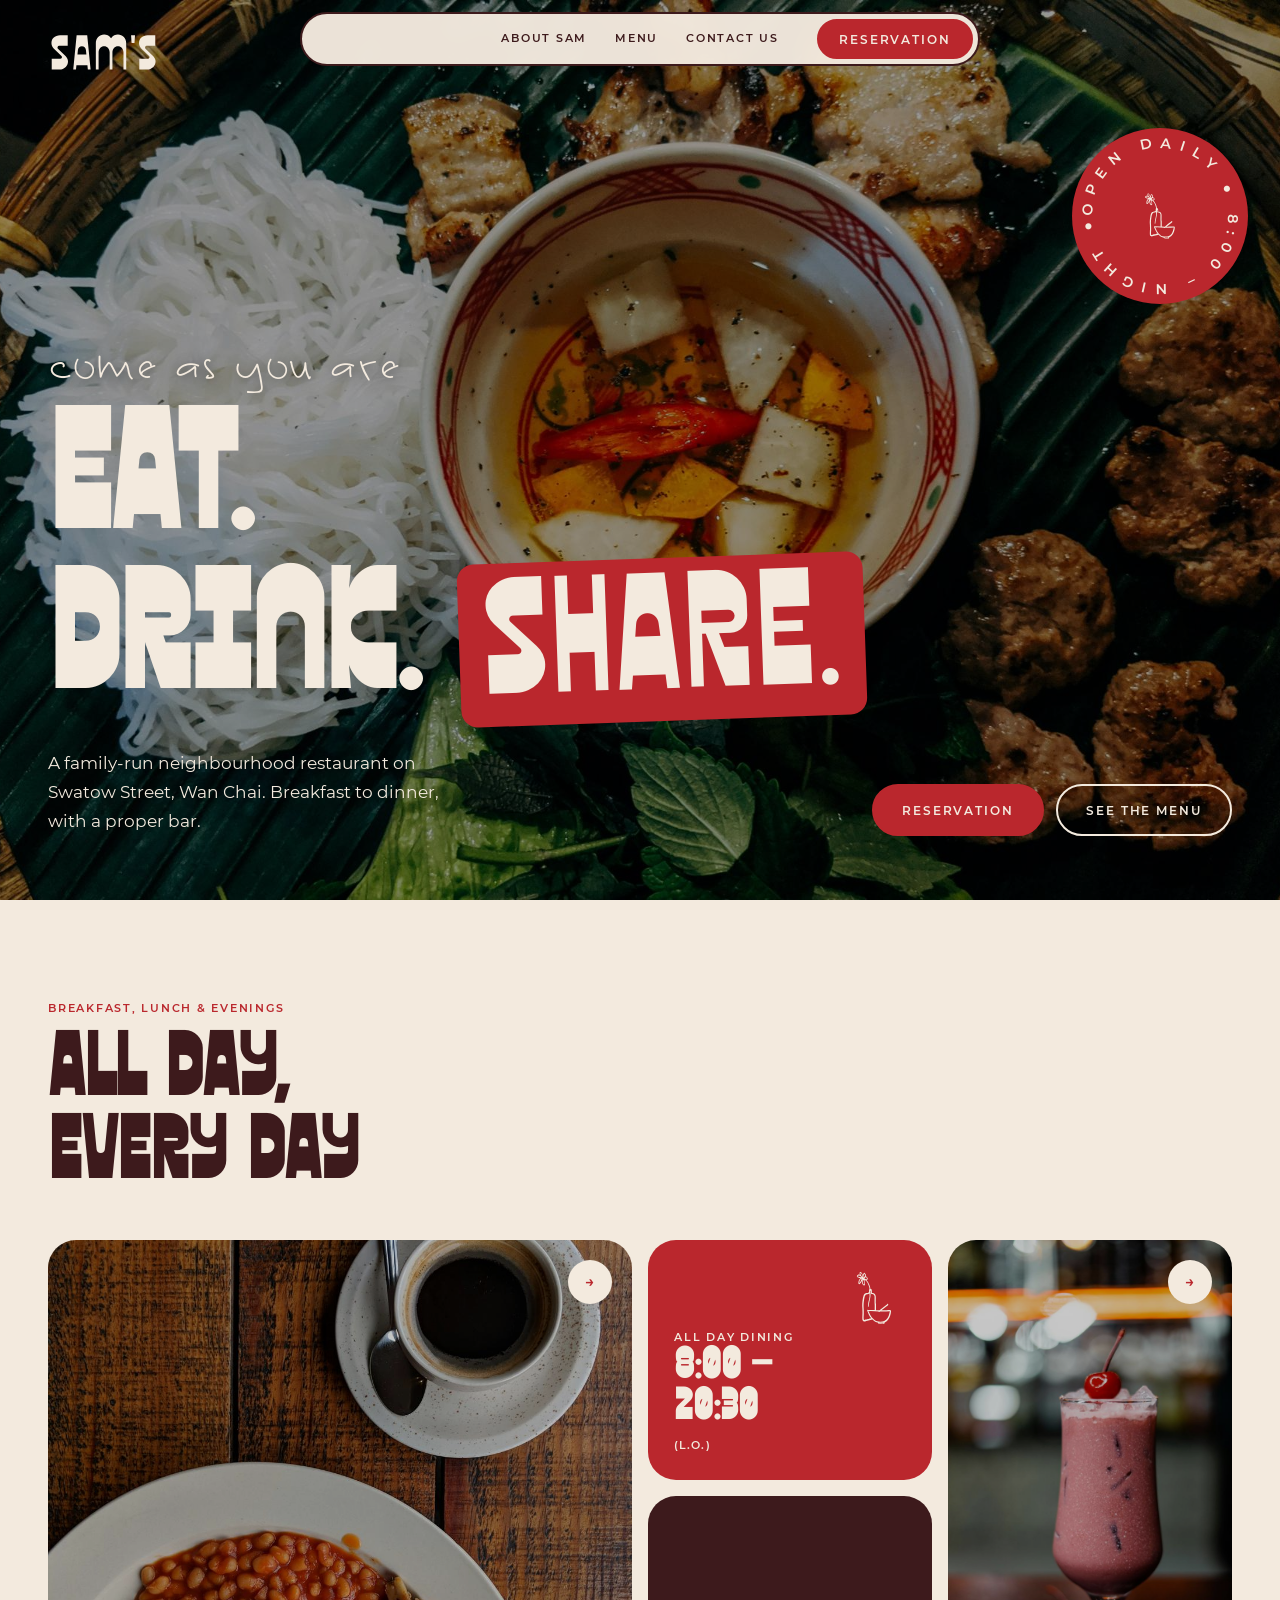
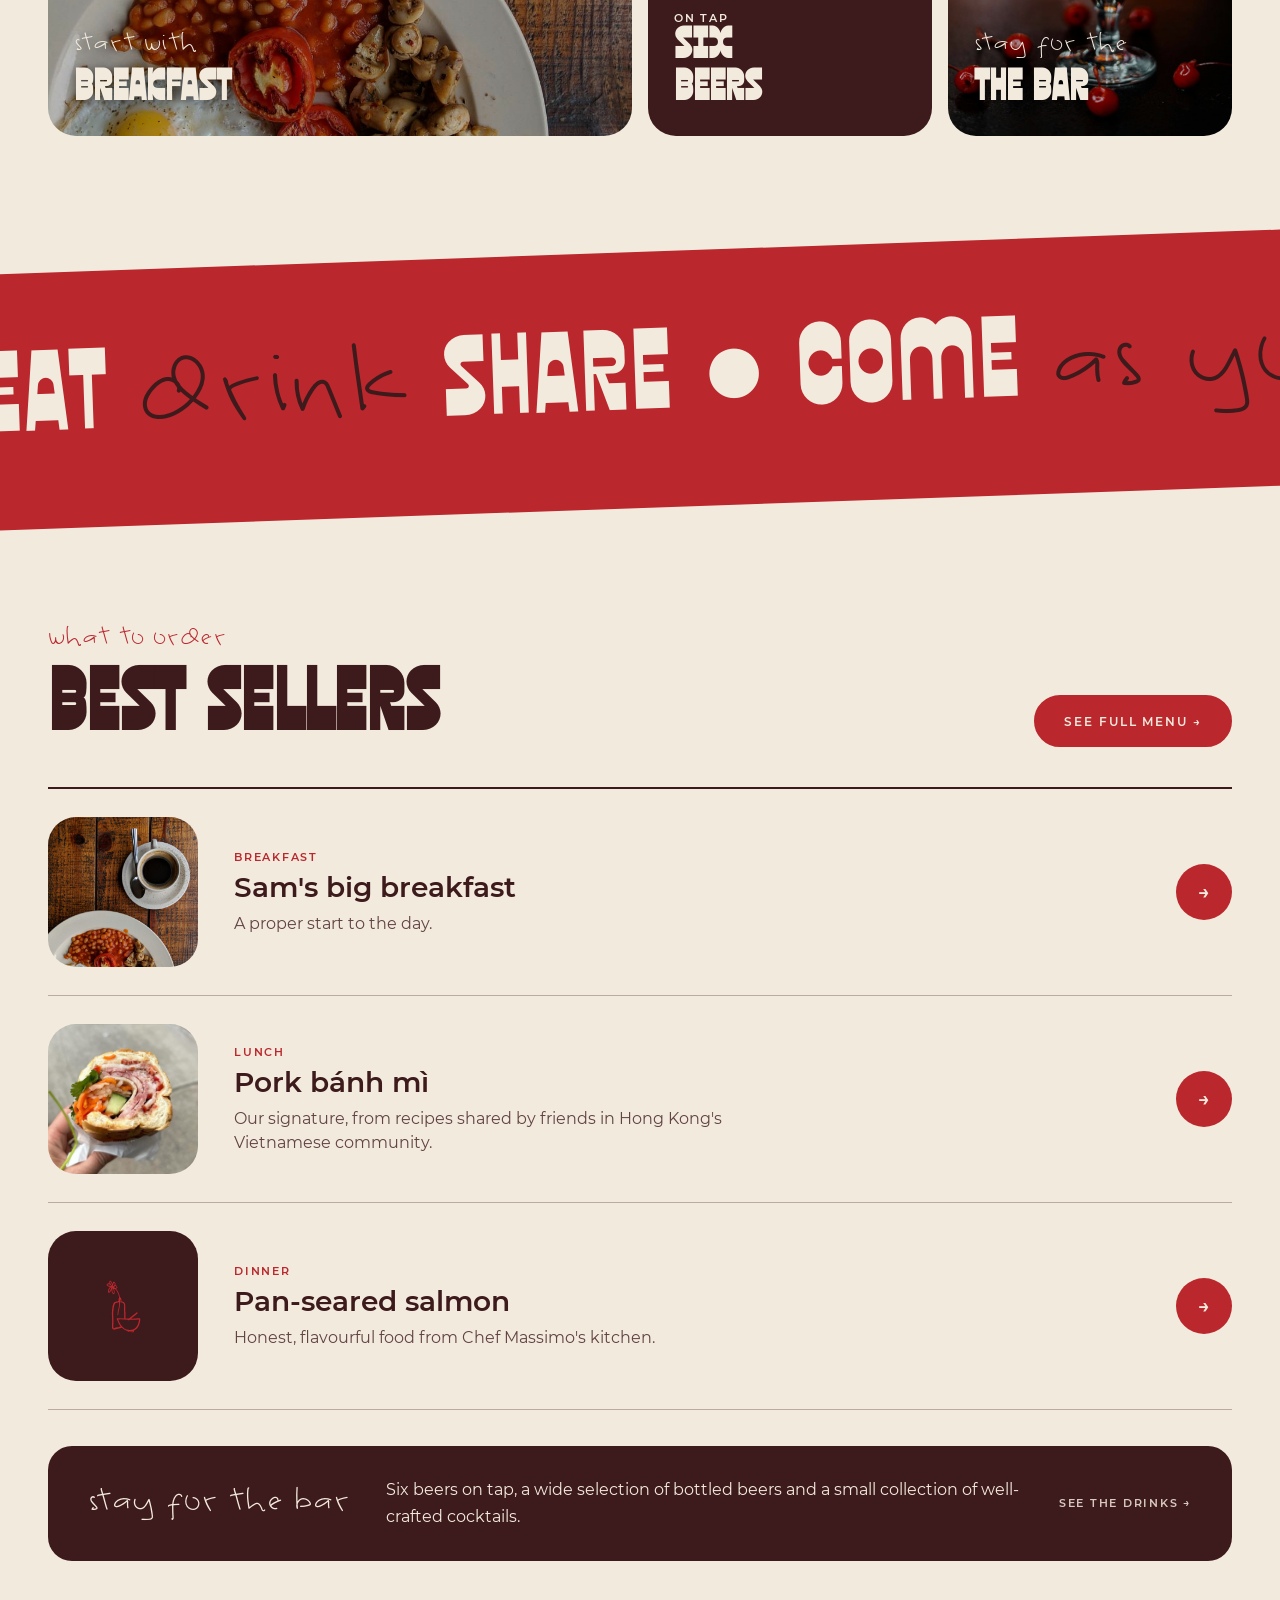
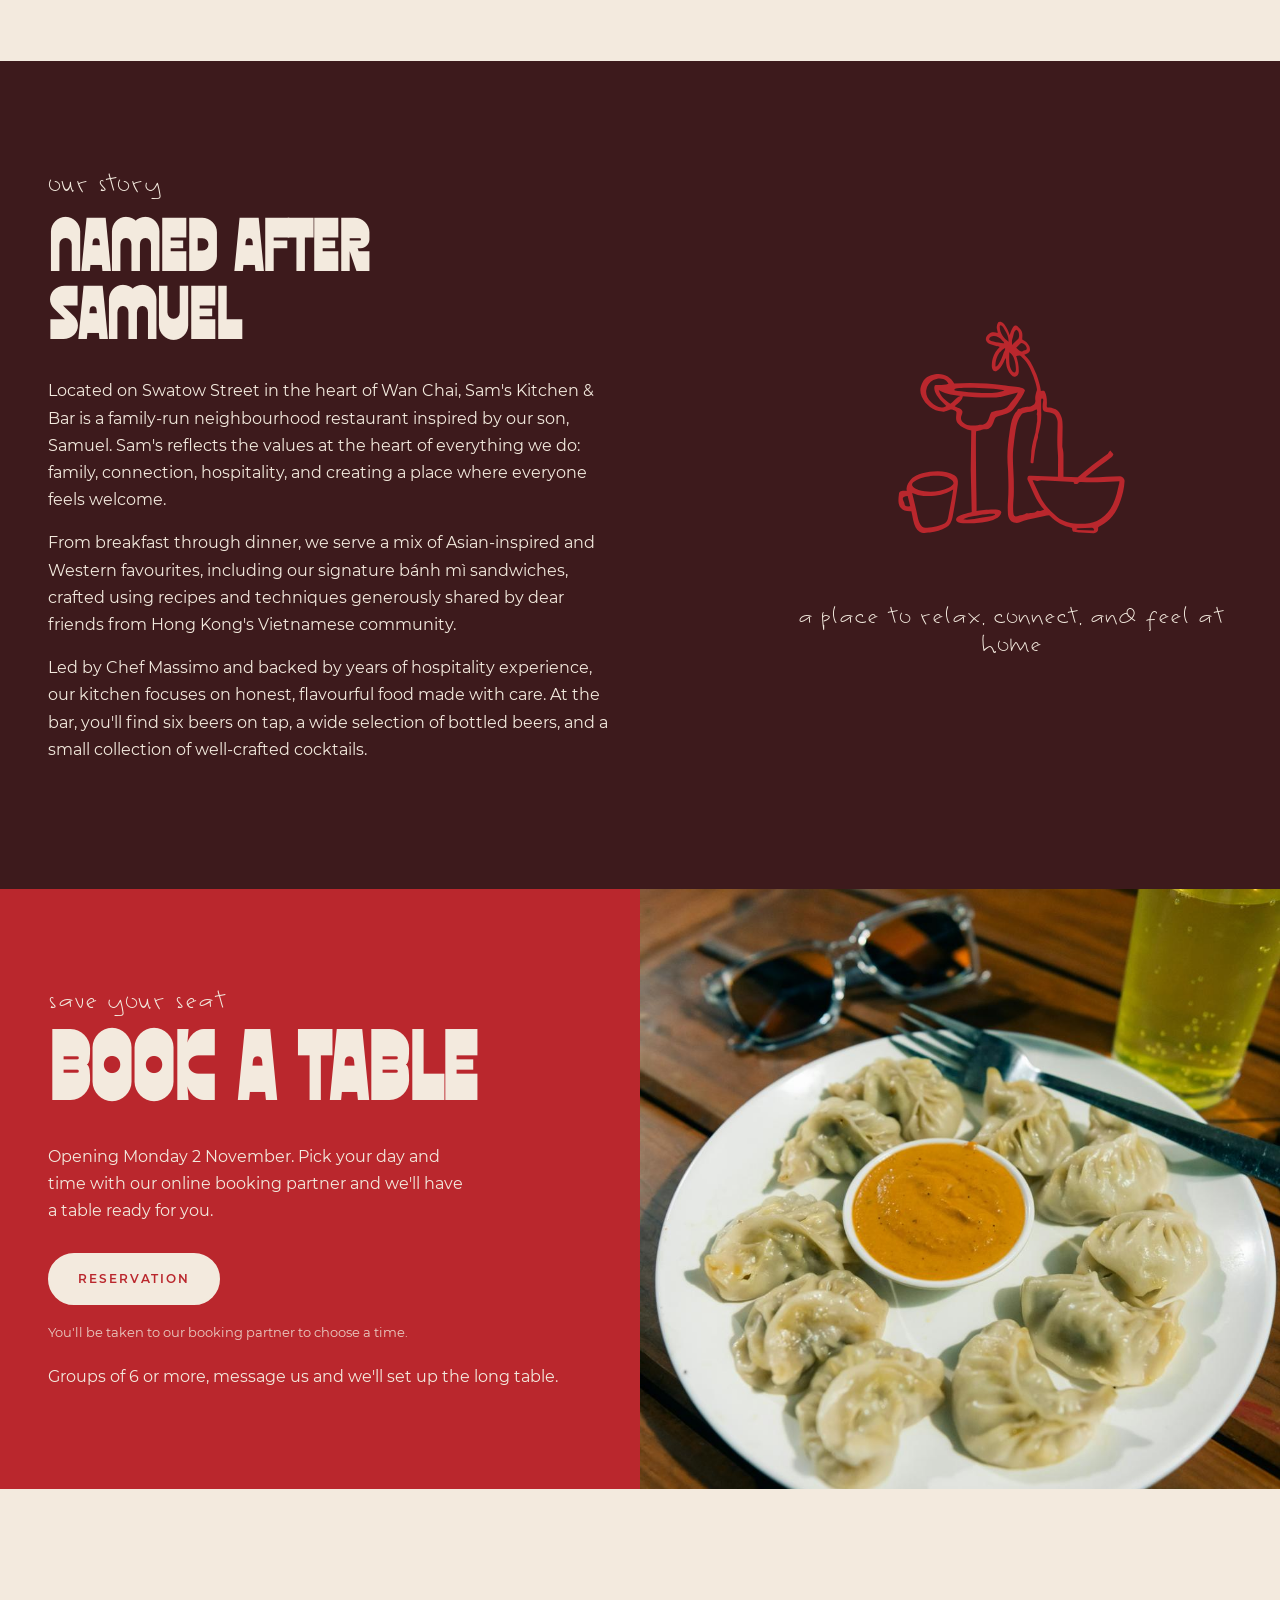
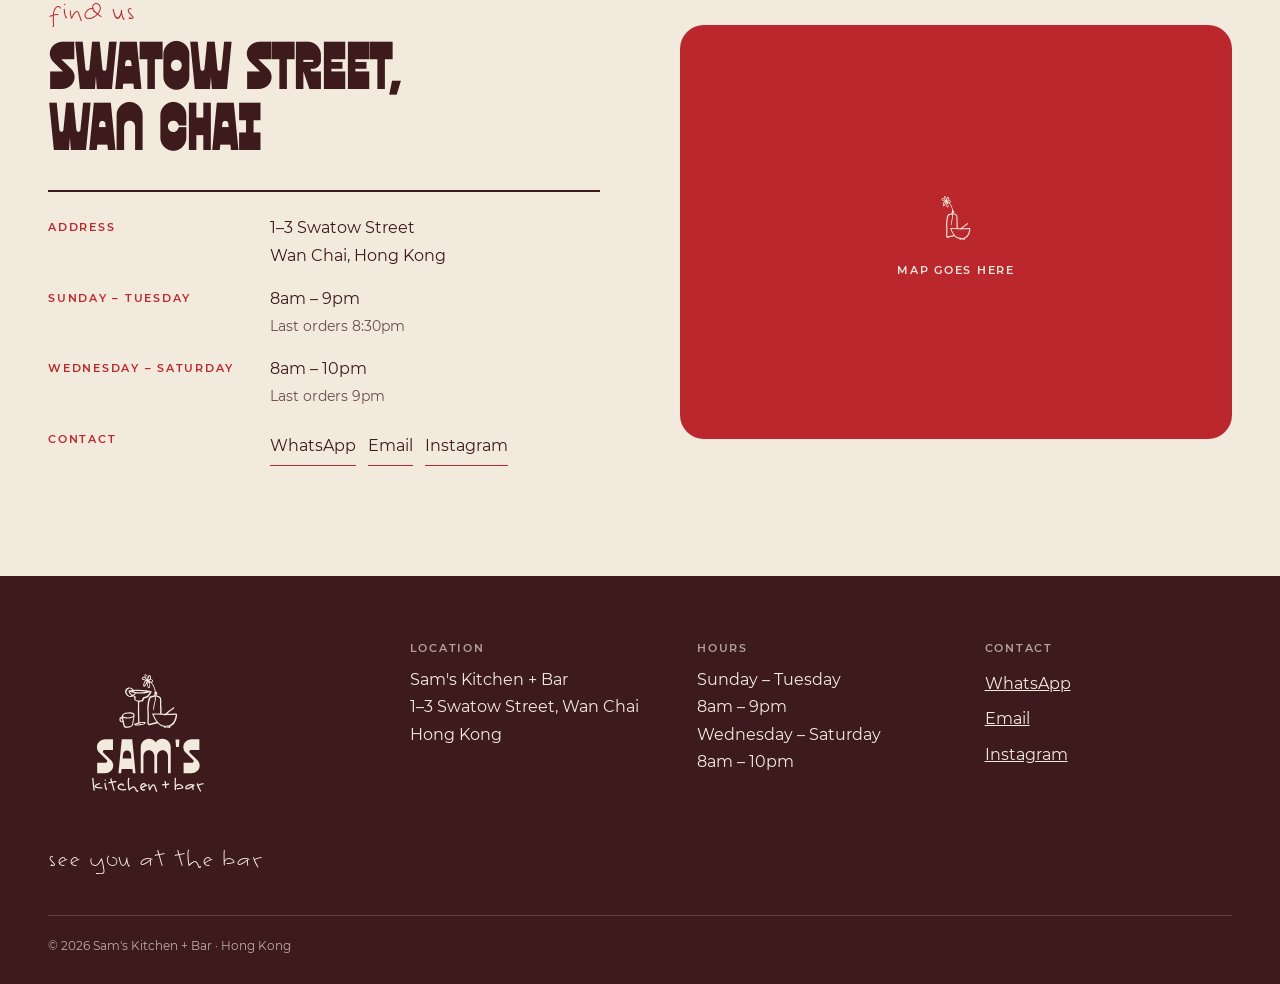
==== index.html @ 57545214 "Add files via upload" ====
<!DOCTYPE html>
<html lang="en">
<head>
<meta charset="utf-8">
<meta name="viewport" content="width=device-width, initial-scale=1, viewport-fit=cover">
<title>Sam's Kitchen + Bar | Breakfast to dinner in Wan Chai, Hong Kong</title>
<meta name="description" content="A family-run neighbourhood restaurant on Swatow Street, Wan Chai. Breakfast to dinner, signature bánh mì, six beers on tap and a small collection of cocktails. Opening Monday 2 November.">
<meta name="theme-color" content="#BA272D">
<meta property="og:title" content="Sam's Kitchen + Bar | Wan Chai, Hong Kong">
<meta property="og:description" content="Breakfast to dinner, signature bánh mì and a proper bar. Opening Monday 2 November.">
<meta property="og:type" content="website">
<link rel="icon" type="image/svg+xml" href="[data-uri]">
<style>
/* Sam's Kitchen + Bar, phone-first stylesheet
   Brand: Cherry #BA272D, Walnut #3D1A1C, Oat #F3EADE
   Fonts: Queso (feature), Ruffle Beauty (script, lowercase), Montserrat (body, labels) */
@font-face{font-family:Ruffle;src:url([data-uri]) format("opentype");font-display:swap}
@font-face{font-family:Queso;src:url([data-uri]) format("opentype");font-display:swap}
@font-face{font-family:Mont;font-weight:400;src:url([data-uri]) format("truetype");font-display:swap}
@font-face{font-family:Mont;font-weight:600;src:url([data-uri]) format("truetype");font-display:swap}

:root{--cherry:#BA272D;--walnut:#3D1A1C;--oat:#F3EADE;--pad:20px;color-scheme:light}
*,*:before,*:after{box-sizing:border-box}
html{scroll-behavior:smooth;scroll-padding-top:84px;overflow-x:clip;-webkit-text-size-adjust:100%}
body{margin:0;background:var(--oat);color:var(--walnut);font:400 16px/1.7 Mont,sans-serif;overflow-x:clip;-webkit-font-smoothing:antialiased}
img{max-width:100%;display:block}
h1,h2,h3,p,dl,dd,ul{margin:0}ul{padding:0;list-style:none}
a{color:inherit}
:focus-visible{outline:3px solid var(--cherry);outline-offset:3px}
.script{font-family:Ruffle,cursive;text-transform:lowercase;line-height:1}
.feature{font-family:Queso,sans-serif;text-transform:uppercase;line-height:.95}
.sub{font-weight:600;letter-spacing:.16em;text-transform:uppercase;font-size:11px;line-height:1.5}
.wrap{max-width:1240px;margin:0 auto;padding:0 var(--pad)}
.skip{position:absolute;left:-999px;top:0;background:var(--walnut);color:var(--oat);padding:12px 18px;z-index:100}.skip:focus{left:10px;top:10px}

/* buttons (44px+ tap targets) */
.btn{display:inline-flex;align-items:center;justify-content:center;min-height:52px;padding:0 28px;font:600 12px Mont,sans-serif;letter-spacing:.16em;text-transform:uppercase;text-decoration:none;text-align:center;border-radius:99px;border:2px solid var(--oat);color:var(--oat);background:none;cursor:pointer;transition:transform .25s,background .25s,color .25s,border-color .25s}
.btn.s{background:var(--cherry);border-color:var(--cherry);color:var(--oat)}
.btn.o{background:var(--oat);border-color:var(--oat);color:var(--cherry)}
.btn.dk{border-color:var(--walnut);color:var(--walnut)}
@media(hover:hover){.btn:hover{transform:translateY(-3px)}.btn.dk:hover{background:var(--walnut);color:var(--oat)}}

/* scroll reveal (only when JavaScript is running) */
.js .rv{opacity:0;transform:translateY(24px);transition:opacity .8s,transform .8s}
.js .rv.in{opacity:1;transform:none}

/* top bar: phone = logo + Book + menu button */
.topbar{position:fixed;z-index:50;top:calc(10px + env(safe-area-inset-top,0px));left:10px;right:10px;background:rgba(243,234,222,.97);-webkit-backdrop-filter:blur(10px);backdrop-filter:blur(10px);border:2px solid var(--walnut);border-radius:99px;display:flex;align-items:center;gap:8px;padding:6px 6px 6px 16px}
.topbar{transition:transform .35s ease}
.topbar.is-hidden{transform:translateY(-170%)}
.topbar .pl{display:block;line-height:0;margin-right:auto}
.topbar .pl img{height:34px;width:auto}
.topbar .btn{min-height:44px;padding:0 20px;background:var(--cherry);border-color:var(--cherry);color:var(--oat)}
.topbar .long{display:none}
.burger{width:44px;height:44px;flex:none;border:2px solid var(--walnut);border-radius:50%;background:none;color:var(--walnut);cursor:pointer;display:grid;place-items:center;padding:0}
.burger i{display:block;width:18px;height:2px;background:currentColor;box-shadow:0 6px currentColor,0 -6px currentColor;transition:transform .25s,box-shadow .25s}
.burger[aria-expanded=true] i{box-shadow:none;transform:rotate(45deg)}
.burger[aria-expanded=true] i:after{content:"";display:block;width:18px;height:2px;background:currentColor;transform:rotate(90deg)}
.topbar nav{display:none}
.topbar nav.is-open{display:flex;flex-direction:column;position:absolute;top:calc(100% + 8px);left:0;right:0;background:var(--oat);border:2px solid var(--walnut);border-radius:28px;padding:6px 24px}
.topbar nav a{text-decoration:none;font-size:13px;padding:18px 0;border-bottom:1px solid rgba(61,26,28,.18)}
.topbar nav a:last-child{border:0}
.topbar nav a[aria-current]{color:var(--cherry)}
.brand{display:none}

/* hero */
.hero{position:relative;min-height:100vh;min-height:100svh;display:flex;align-items:flex-end;background:var(--walnut);color:var(--oat);overflow:hidden;padding:120px 0 36px}
.hero>picture img{position:absolute;inset:0;width:100%;height:100%;object-fit:cover;filter:brightness(.6)}
.hero .wrap{position:relative;z-index:2;width:100%}
.hero .script{font-size:clamp(26px,7vw,52px);text-shadow:0 2px 12px rgba(0,0,0,.5)}
.hero h1{font-size:clamp(54px,15.5vw,200px);margin:10px 0 22px;line-height:.92}
.hero h1 b{display:inline-block;background:var(--cherry);color:var(--oat);font-weight:400;padding:.04em .14em .02em;border-radius:.1em;transform:rotate(-2deg)}
.hero .row{display:grid;gap:22px}
.hero .row p{max-width:420px;font-size:17px}
.hero .btns{display:grid;gap:12px}
.open{position:absolute;z-index:3;top:88px;right:14px;width:106px;height:106px;border-radius:50%;background:var(--cherry);display:grid;place-items:center;line-height:1}
.open svg{position:absolute;inset:0;width:100%;height:100%;animation:spin 24s linear infinite}
.open img{position:relative;z-index:1;width:38%;height:auto}
.open b{position:relative;z-index:1;font:400 36px/.85 Queso,sans-serif;text-align:center;color:var(--oat)}
.open b span{display:block;font:600 9px/1 Mont,sans-serif;letter-spacing:.22em;margin:5px 0 0 .22em;text-transform:uppercase}
@keyframes spin{to{transform:rotate(360deg)}}

/* bento tiles */
.bento{padding:64px 0 28px}
.bento h2{font-size:clamp(40px,11vw,88px);margin:12px 0 26px}
.grid{display:grid;grid-template-columns:1fr 1fr;grid-auto-rows:170px;grid-auto-flow:dense;gap:12px}
.t{position:relative;border-radius:24px;overflow:hidden;padding:18px;display:flex;flex-direction:column;justify-content:flex-end;text-decoration:none}
.t img.bg{position:absolute;inset:0;width:100%;height:100%;object-fit:cover;filter:brightness(.78);transition:transform .7s}
.t>*:not(img.bg):not(.arrow):not(.ic){position:relative;z-index:2}
.t.ph{color:var(--oat);text-shadow:0 2px 12px rgba(0,0,0,.55)}
.t h3{font-size:clamp(28px,8vw,44px)}
.t .script{font-size:26px;margin-bottom:6px}
.t.c{background:var(--cherry);color:var(--oat)}.t.w{background:var(--walnut);color:var(--oat)}
.t .ic{display:none;position:absolute;right:16px;top:16px;width:56px}
.t .arrow{position:absolute;right:16px;top:16px;z-index:2;width:44px;height:44px;border-radius:50%;background:var(--oat);color:var(--cherry);display:grid;place-items:center;font-weight:600;text-shadow:none}
.t.a,.t.b{grid-column:1/-1;grid-row:span 2}
.bigwrap{overflow:hidden;padding:24px 0}
.big{background:var(--cherry);color:var(--oat);padding:40px 0;overflow:hidden;transform:rotate(-2deg);margin:12px -20px}
.big div{white-space:nowrap;font-size:clamp(36px,9vw,120px);animation:m 28s linear infinite;display:inline-block}
.big em{font:normal 1em Ruffle,cursive;text-transform:lowercase;color:var(--walnut);margin:0 .25em}
@keyframes m{to{transform:translateX(-50%)}}

/* signature dishes */
.sig{padding:36px 0 72px}
.sig .top{display:grid;gap:20px;margin-bottom:28px}
.sig h2{font-size:clamp(40px,11vw,88px)}
.cards{display:grid;grid-template-columns:1fr;gap:16px}
.m{background:var(--oat);border:2px solid var(--walnut);border-radius:24px;overflow:hidden}
.m>img{aspect-ratio:16/10;width:100%;object-fit:cover}
.m .ic{aspect-ratio:16/10;background:var(--walnut);display:grid;place-items:center}.m .ic img{width:22%;height:auto}
.m .tx{padding:18px 20px 22px}
.m small{display:block;font-size:14px;opacity:.8;line-height:1.55}
.m h3{font:600 18px/1.3 Mont,sans-serif;margin:6px 0}

/* our story */
.about{background:var(--walnut);color:var(--oat);padding:72px 0}
.about .wrap{display:grid;gap:44px}
.about h2{font-size:clamp(40px,11vw,72px);margin:14px 0 24px}
.about p{max-width:560px;margin-bottom:16px}
.about .gr{text-align:center}.about .gr img{width:min(70%,320px);margin:0 auto 22px}.about .gr .script{font-size:28px}

/* booking */
.res{display:flex;flex-direction:column;background:var(--cherry);color:var(--oat)}
.res .l{padding:60px var(--pad)}
.res h2{font-size:clamp(46px,13vw,96px);margin:10px 0 24px}
.res .btn{width:100%}
.res .r{position:relative;min-height:300px}.res .r img{position:absolute;inset:0;width:100%;height:100%;object-fit:cover}

/* find us */
.visit{padding:72px 0}
.visit .wrap{display:grid;gap:40px}
.visit h2{font-size:clamp(38px,10vw,64px);margin:12px 0 28px}
.visit dl{display:grid;grid-template-columns:1fr;gap:2px;border-top:2px solid var(--walnut);padding-top:22px}
.visit dt{color:var(--cherry);margin-top:14px}.visit dd small{opacity:.75;font-size:14px}
.visit dd a{display:inline-block;padding:6px 0;text-decoration:none;border-bottom:1.5px solid var(--cherry)}
.visit .map{aspect-ratio:4/3;border-radius:24px;overflow:hidden;background:var(--cherry);display:grid;place-items:center;color:var(--oat);text-align:center}
.visit .map img{width:64px;margin:0 auto 12px}.visit .map iframe{width:100%;height:100%;border:0}

footer{background:var(--walnut);color:var(--oat);padding:64px 0 28px}
footer .wrap{display:grid;grid-template-columns:1fr 1fr;gap:32px}
footer .wrap>div:first-child{grid-column:1/-1}
footer .lg{width:190px}
footer .sub{color:var(--oat);opacity:.65;margin-bottom:10px;display:block}
footer a{display:inline-block;padding:4px 0}
footer .cp{grid-column:1/-1;border-top:1px solid rgba(243,234,222,.25);padding-top:20px;font-size:12px;opacity:.7}

/* menu page */
.pg{background:var(--cherry);color:var(--oat);padding:128px 0 48px}
.pg h1{font-size:clamp(52px,16vw,150px);margin:10px 0 14px}
.pg p.l{max-width:460px}
.chips{position:sticky;top:76px;z-index:30;background:var(--oat);border-bottom:2px solid var(--walnut);padding:12px 0}
.chips .wrap{display:flex;gap:10px;overflow-x:auto;scrollbar-width:none;-webkit-overflow-scrolling:touch}
.chips .wrap::-webkit-scrollbar{display:none}
.chips a{flex:none;display:inline-flex;align-items:center;min-height:44px;padding:0 20px;border:2px solid var(--walnut);border-radius:99px;text-decoration:none}
.cat{padding:56px 0 24px;scroll-margin-top:130px}
.cat.dk{background:var(--walnut);color:var(--oat);padding-bottom:64px;margin-top:32px}
.cat .script{font-size:28px;color:var(--cherry);margin-bottom:10px}.cat.dk .script{color:var(--oat)}
.cat h2{font-size:clamp(38px,11vw,72px);margin-bottom:22px}
.mi{padding:18px 0;border-bottom:1px solid rgba(61,26,28,.25)}
.cat.dk .mi{border-color:rgba(243,234,222,.25)}
.mi strong{display:block;font-weight:600;font-size:18px;line-height:1.4}
.mi small{display:block;font-size:14px;opacity:.8;line-height:1.55;margin-top:2px}
.mi em{font:600 10px Mont,sans-serif;font-style:normal;letter-spacing:.16em;text-transform:uppercase;color:var(--cherry);display:block;margin-bottom:2px}
.cat.dk .mi em{color:var(--oat);opacity:.7}
.note{font-size:13px;opacity:.7;padding:28px 0 56px}
.end{background:var(--cherry);color:var(--oat);padding:64px 0;text-align:center}
.end h2{font-size:clamp(40px,11vw,80px);margin:10px 0 24px}
.end .btns{display:grid;gap:12px;max-width:420px;margin:0 auto}


/* best sellers (home) */
.best{padding:40px 0 72px}
.best .top{display:grid;gap:20px;margin-bottom:28px}
.best h2{font-size:clamp(40px,11vw,88px)}
.bl{border-top:2px solid var(--walnut)}
.bi{display:grid;grid-template-columns:auto 1fr auto;gap:16px;align-items:center;padding:18px 0;border-bottom:1px solid rgba(61,26,28,.3);text-decoration:none}
.bi .th{width:88px;height:88px;border-radius:22px;overflow:hidden;background:var(--walnut);display:grid;place-items:center}
.bi .th img{width:100%;height:100%;object-fit:cover}.bi .th.ic img{width:50%;height:auto}
.bi small{color:var(--cherry);display:block}
.bi h3{font:600 18px/1.3 Mont,sans-serif;margin:2px 0 4px}
.bi p{font-size:14px;opacity:.8;line-height:1.5}
.bi .go{width:44px;height:44px;border-radius:50%;background:var(--cherry);color:var(--oat);display:grid;place-items:center;font-weight:600;transition:background .25s}
.barline{display:grid;gap:10px;margin-top:28px;padding:26px 24px;border-radius:24px;background:var(--walnut);color:var(--oat);text-decoration:none}
.barline .script{font-size:30px}.barline .sub{opacity:.85}

/* about page */
.ab1{padding:64px 0}
.ab1 .wrap{display:grid;gap:44px}
.ab1 h2{font-size:clamp(36px,10vw,64px);margin-bottom:22px}
.ab1 p{max-width:560px;margin-bottom:16px}
.vals{display:grid;grid-template-columns:1fr 1fr;gap:12px}
.v{border-radius:24px;padding:22px 18px;min-height:190px;display:flex;flex-direction:column;justify-content:flex-end}
.v.c{background:var(--cherry);color:var(--oat)}.v.w{background:var(--walnut);color:var(--oat)}
.v .sub{opacity:.75;margin-bottom:auto}.v h3{font-size:clamp(24px,6.4vw,34px);margin:18px 0 6px}.v p{font-size:14px;line-height:1.5;margin:0;min-height:4.5em}
.ab2{background:var(--walnut);color:var(--oat);padding:72px 0}
.ab2 .wrap{display:grid;gap:36px}
.ab2 h2{font-size:clamp(40px,11vw,72px);margin-bottom:20px}
.ab2 p{max-width:520px;margin-bottom:14px}
.ab2 .ph img{width:100%;aspect-ratio:4/3;object-fit:cover;border-radius:24px}
.hope{background:var(--cherry);color:var(--oat);padding:80px 0;text-align:center}
.hope h2{font-size:clamp(40px,11vw,88px);margin:10px 0 20px}.hope p{max-width:520px;margin:0 auto 28px}
.hope .btns{display:grid;gap:12px;max-width:420px;margin:0 auto}
@media(min-width:640px){.hope .btns{display:flex;justify-content:center;max-width:none}.vals{grid-template-columns:1fr 1fr}}
@media(min-width:860px){
  .ab1{padding:110px 0}.ab1 .wrap{grid-template-columns:1.05fr .95fr;gap:80px;align-items:center}
  .v{min-height:220px;padding:26px 24px}.v p{min-height:3em}
  .ab2{padding:110px 0}.ab2 .wrap{grid-template-columns:.9fr 1.1fr;gap:80px;align-items:center}
  .ab2 .ph img{aspect-ratio:1}
  .hope{padding:120px 0}
}
@media(min-width:960px){
  .best{padding:60px 0 100px}.best .top{grid-template-columns:1fr auto;align-items:flex-end;margin-bottom:40px}
  .bi{grid-template-columns:auto 1fr auto;gap:36px;padding:28px 0}.bi .th{width:150px;height:150px;border-radius:28px}
  .bi h3{font-size:28px;margin:4px 0 6px}.bi p{font-size:16px;max-width:520px}.bi .go{width:56px;height:56px;font-size:20px}
  .barline{grid-template-columns:auto 1fr auto;align-items:center;gap:36px;padding:30px 40px;margin-top:36px}.barline .script{font-size:38px}
}
@media(hover:hover){.bi:hover .go{background:var(--walnut)}.bi:hover h3{color:var(--cherry)}.barline{transition:transform .3s}.barline:hover{transform:translateY(-4px)}}

/* small phones */
@media(max-width:360px){.topbar .btn{padding:0 14px}.topbar .pl img{height:30px}.hero h1{font-size:52px}}

/* tablets and up */
@media(min-width:640px){
  :root{--pad:28px}
  .hero .btns{display:flex}
  .cards{grid-template-columns:1fr 1fr}
  .end .btns{display:flex;justify-content:center;max-width:none}
  .res .btn{width:auto}
  .mlist{display:grid;grid-template-columns:1fr 1fr;column-gap:56px}
}
@media(min-width:860px){
  .about{padding:110px 0}.about .wrap{grid-template-columns:1.2fr .8fr;gap:80px;align-items:center}
  .res{display:grid;grid-template-columns:1fr 1fr;min-height:600px}
  .res .l{padding:80px max(28px,calc((100vw - 1240px)/2)) 80px max(28px,calc((100vw - 1240px)/2 + 28px));display:flex;flex-direction:column;justify-content:center}
  .res .r{min-height:380px}
  .visit{padding:110px 0}.visit .wrap{grid-template-columns:1fr 1fr;gap:80px;align-items:center}
  .visit dl{grid-template-columns:auto 1fr;gap:16px 36px}.visit dt{margin:0;padding-top:5px}
  footer .wrap{grid-template-columns:1.3fr 1fr 1fr 1fr;gap:40px}footer .wrap>div:first-child{grid-column:auto}footer .lg{width:200px}
  .sig .top{grid-template-columns:1fr auto;align-items:flex-end}
}
@media(min-width:960px){
  .topbar{left:50%;right:auto;transform:translateX(-50%);width:min(680px,calc(100% - 360px));top:calc(12px + env(safe-area-inset-top,0px));padding:5px;display:grid;grid-template-columns:1fr auto 1fr;align-items:center}
  .topbar .pl,.burger{display:none}
  .topbar nav{display:flex;gap:28px;grid-column:2;justify-content:center;margin:0}
  .topbar .btn{grid-column:3;justify-self:end}
  .topbar nav a{padding:8px 0;font-size:11px;border:0;border-bottom:2px solid transparent}
  .topbar nav a:hover,.topbar nav a[aria-current]{border-bottom-color:var(--cherry)}
  .topbar .btn{min-height:40px;padding:0 20px;white-space:nowrap}.topbar .long{display:inline}.topbar .short{display:none}
  .topbar.is-hidden{transform:translate(-50%,-170%)}
  .brand{display:block;position:absolute;z-index:60;top:calc(10px + env(safe-area-inset-top,0px));left:28px;line-height:0}
  .brand img{height:84px;width:auto}
  .hero{padding:140px 0 64px}
  .hero h1{font-size:clamp(100px,13vw,200px);margin-bottom:28px}
  .hero .row{display:flex;justify-content:space-between;align-items:flex-end;gap:24px}
  .open{top:128px;right:32px;width:176px;height:176px}.open b{font-size:58px}.open b span{font-size:12px;margin-top:8px}
  .bento{padding:100px 0 60px}.bento h2{margin:12px 0 44px}
  .grid{grid-template-columns:repeat(4,1fr);grid-auto-rows:240px;gap:16px}
  .t{padding:26px;border-radius:28px}.t .ic{display:block}.t .script{font-size:30px;margin-bottom:8px}.t .ic{width:76px;right:20px;top:20px}.t .arrow{right:20px;top:20px}
  .t.a{grid-column:span 2;grid-row:span 2}.t.b{grid-column:auto;grid-row:span 2}
  .bigwrap{padding:36px 0}.big{padding:70px 0;margin:20px -20px}
  .sig{padding:60px 0 100px}.sig .top{margin-bottom:40px}
  .cards{grid-template-columns:repeat(4,1fr);gap:18px}
  .m{border-radius:28px}.m>img,.m .ic{aspect-ratio:1}
  .chips{top:90px}
  .pg{padding:150px 0 72px}
}
@media(hover:hover){
  .t:hover img.bg{transform:scale(1.07)}
  .m{transition:transform .3s,box-shadow .3s}.m:hover{transform:translateY(-8px) rotate(-1deg);box-shadow:0 16px 0 var(--cherry)}
  footer a:hover{text-decoration:underline}
}
@media(prefers-reduced-motion:reduce){*{animation:none!important;transition:none!important;scroll-behavior:auto!important}.js .rv{opacity:1;transform:none}}

</style>
<script>document.documentElement.classList.add('js')</script>
</head>
<body>
<a class="skip" href="#main">Skip to content</a>

<a class="brand" href="index.html" aria-label="Sam's Kitchen + Bar, home"><img src="[data-uri]" alt="Sam's Kitchen + Bar"></a>
<div class="topbar">
  <a class="pl" href="index.html" aria-label="Sam's Kitchen + Bar, home"><img src="[data-uri]" alt="Sam's Kitchen + Bar"></a>
  <nav class="sub" id="nv" aria-label="Main"><a href="about.html">About Sam</a><a href="menu.html">Menu</a><a href="#visit">Contact Us</a></nav>
  <a class="btn sub book-link" href="#book"><span class="long">Reservation</span><span class="short">Reservation</span></a>
  <button class="burger" id="bg" type="button" aria-label="Open menu" aria-expanded="false" aria-controls="nv"><i></i></button>
</div>

<header class="hero">
  <picture>
    <source media="(max-width:700px)" srcset="[data-uri]">
    <img src="[data-uri]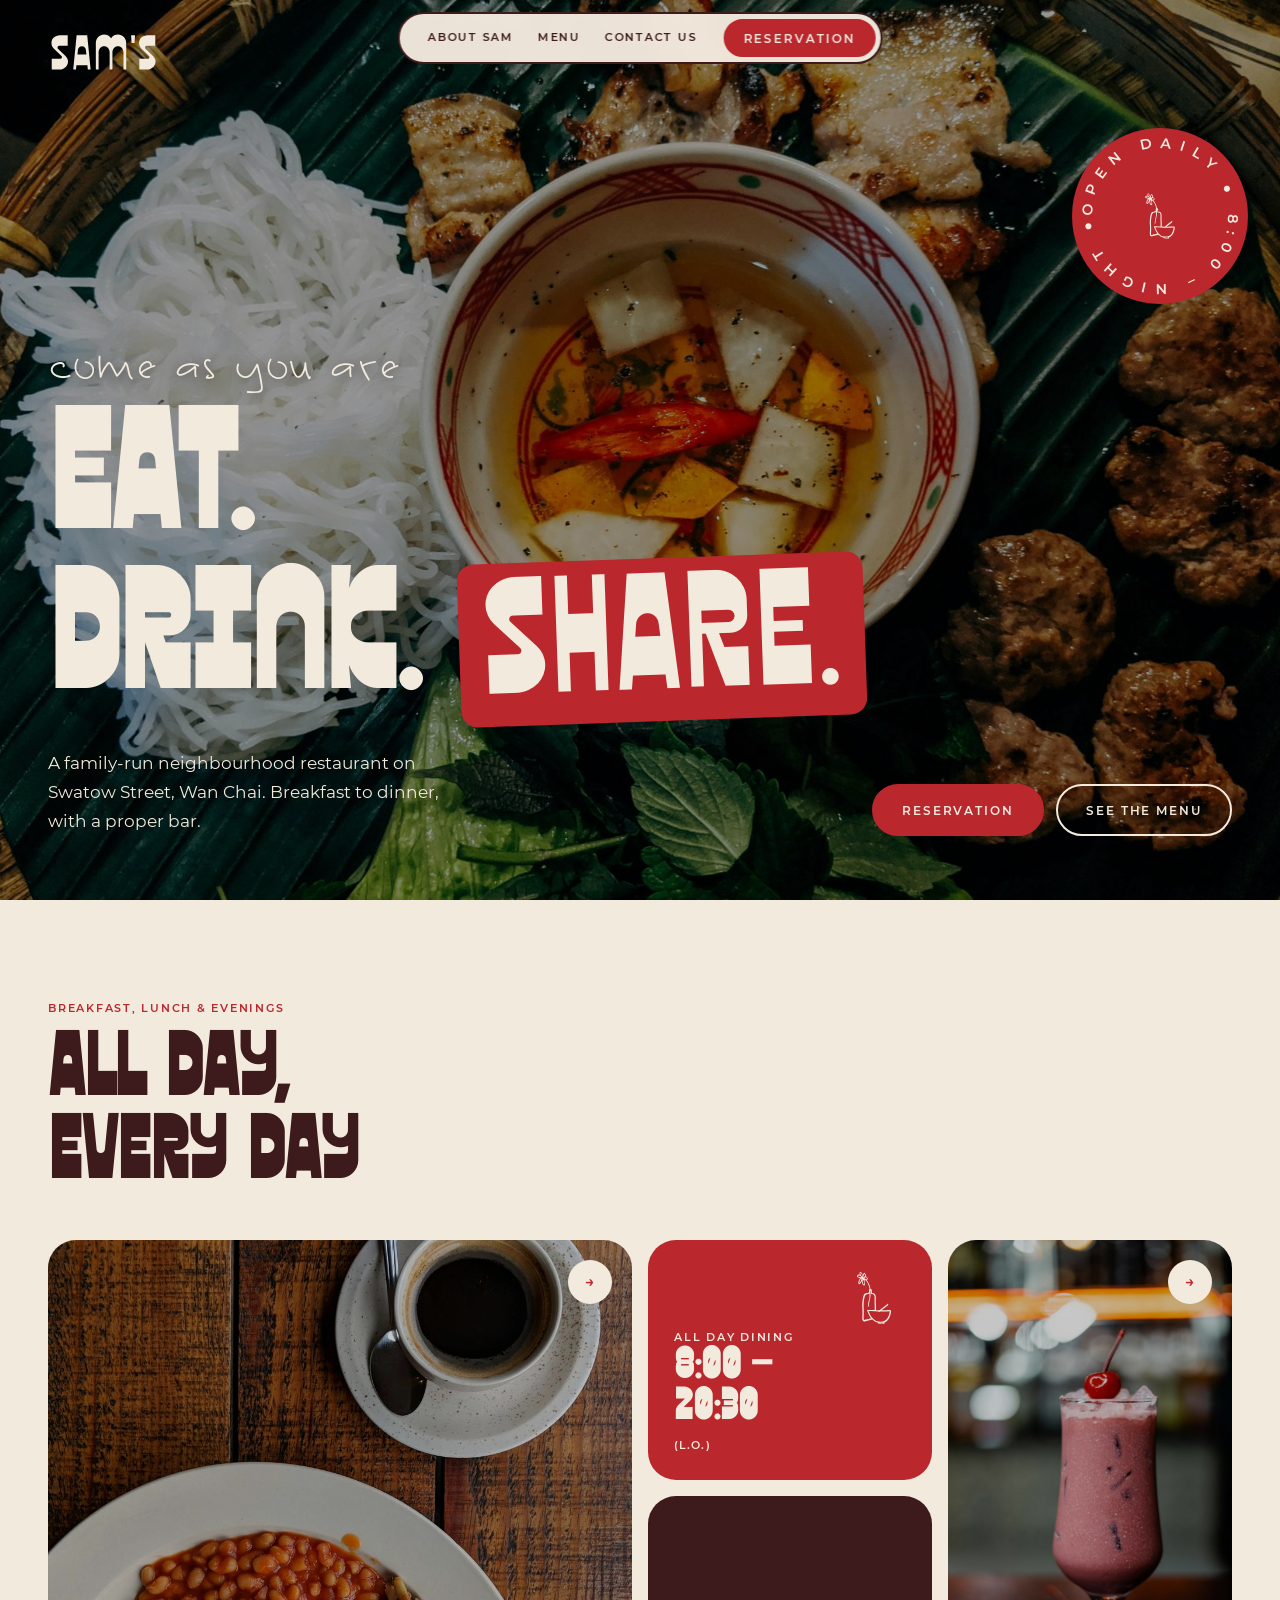
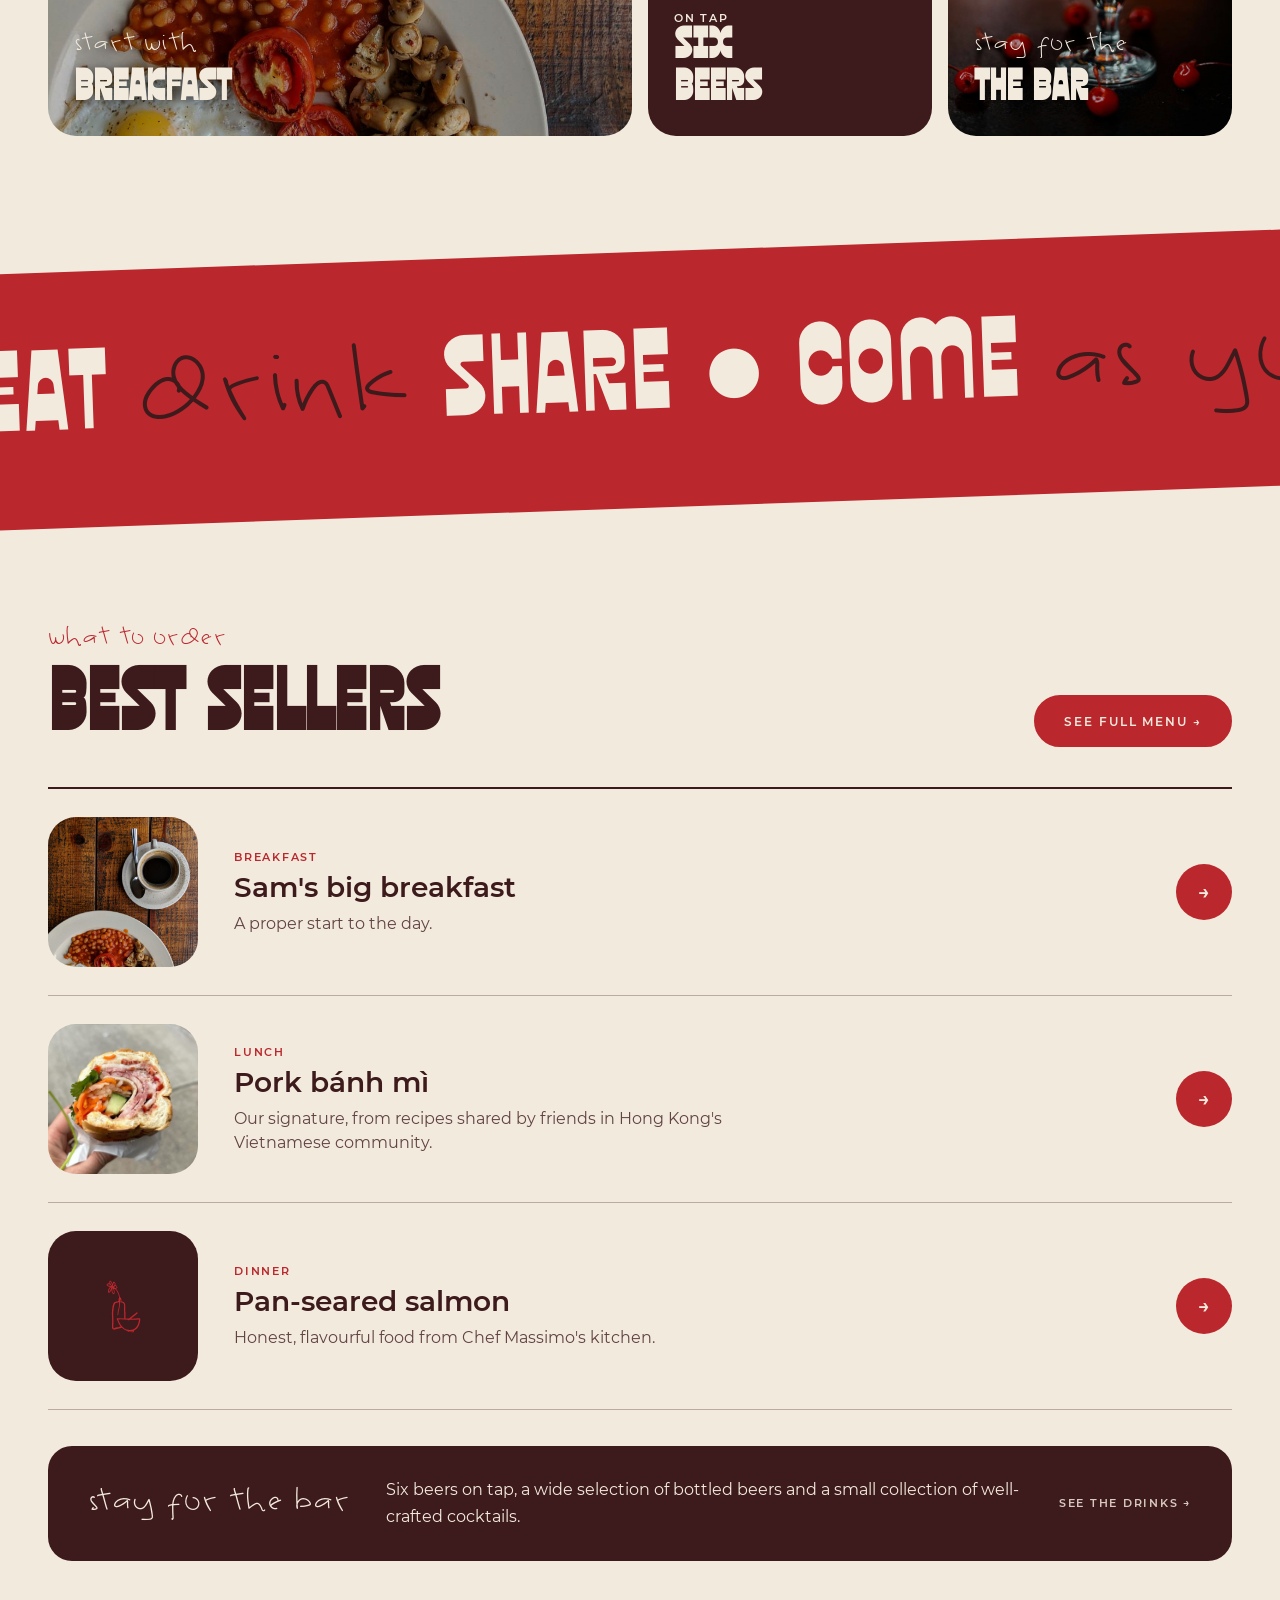
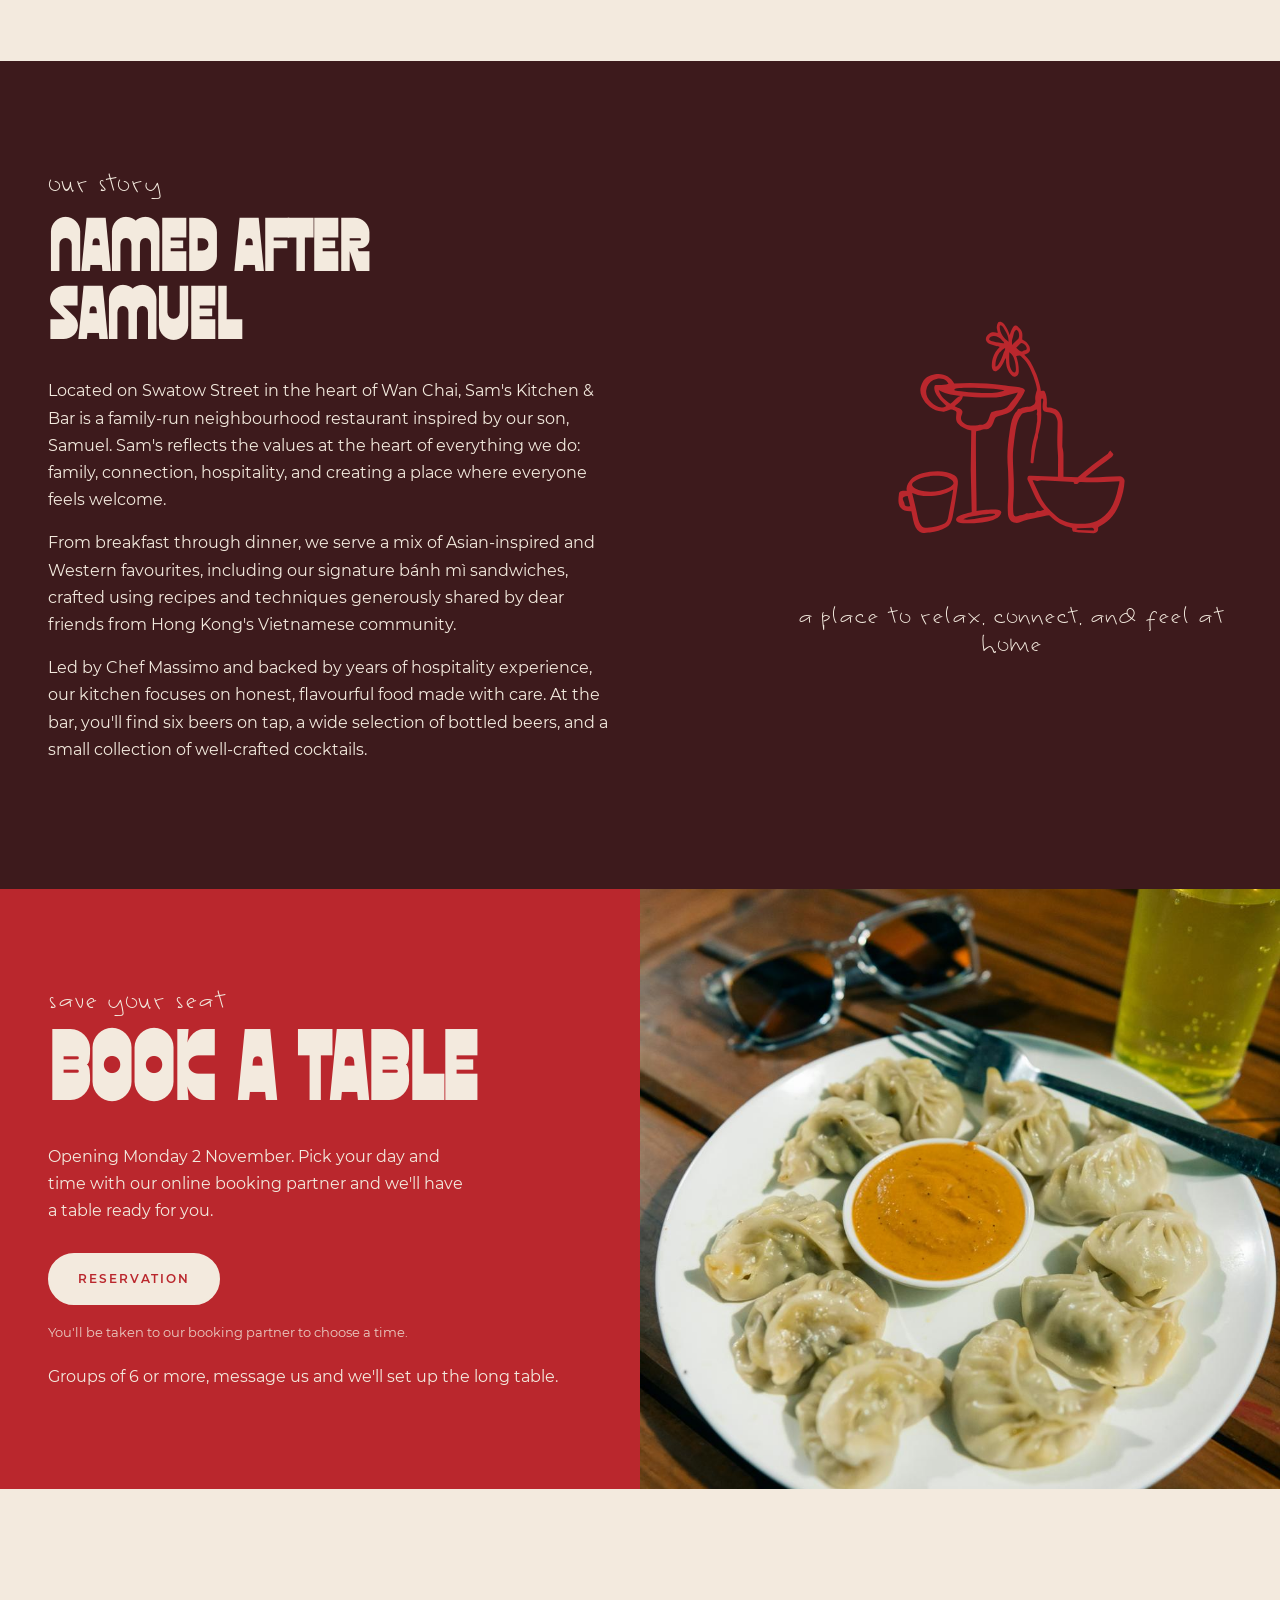
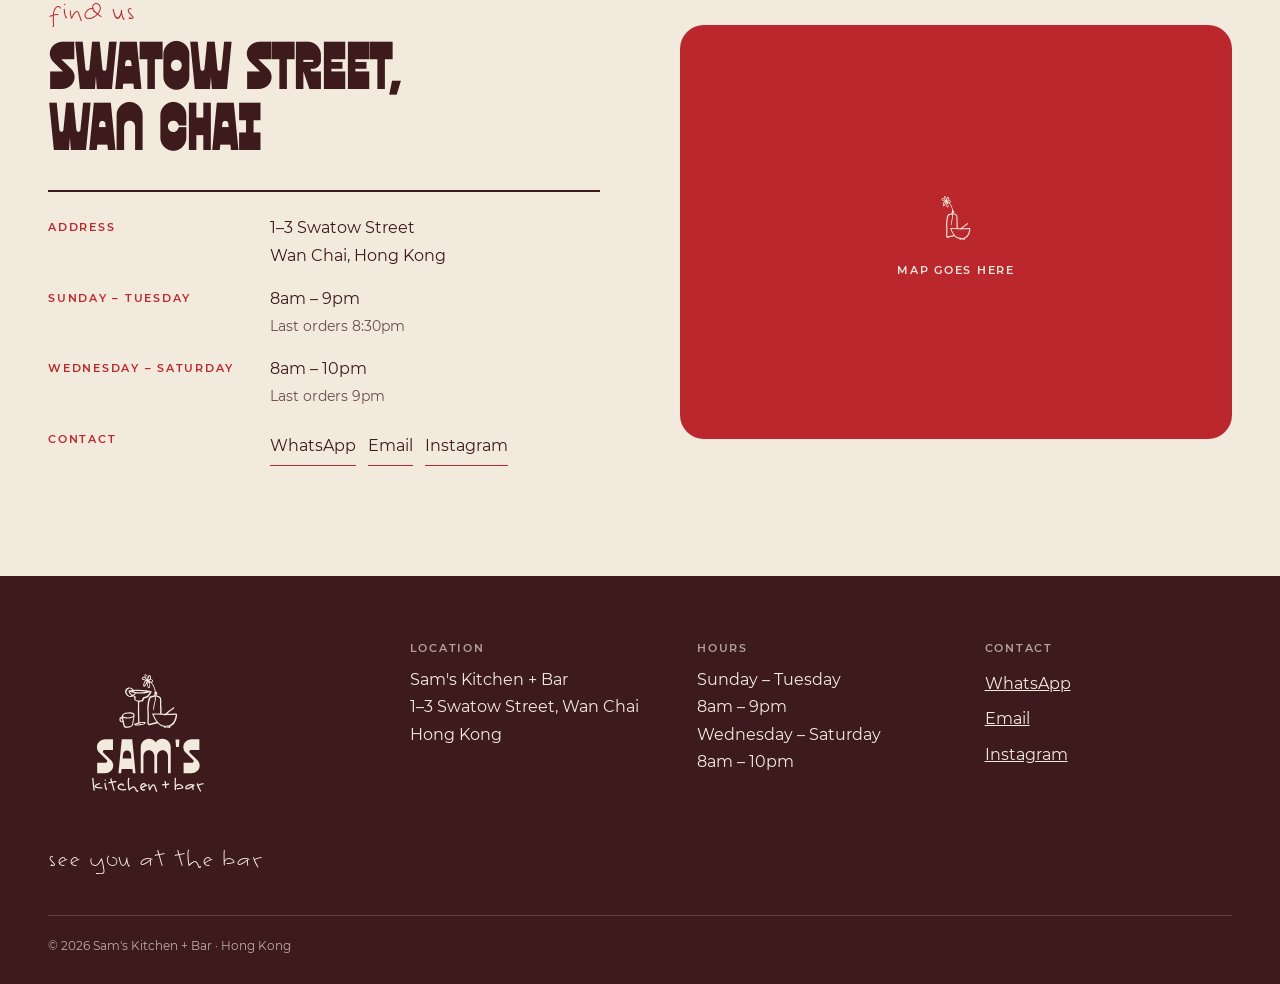
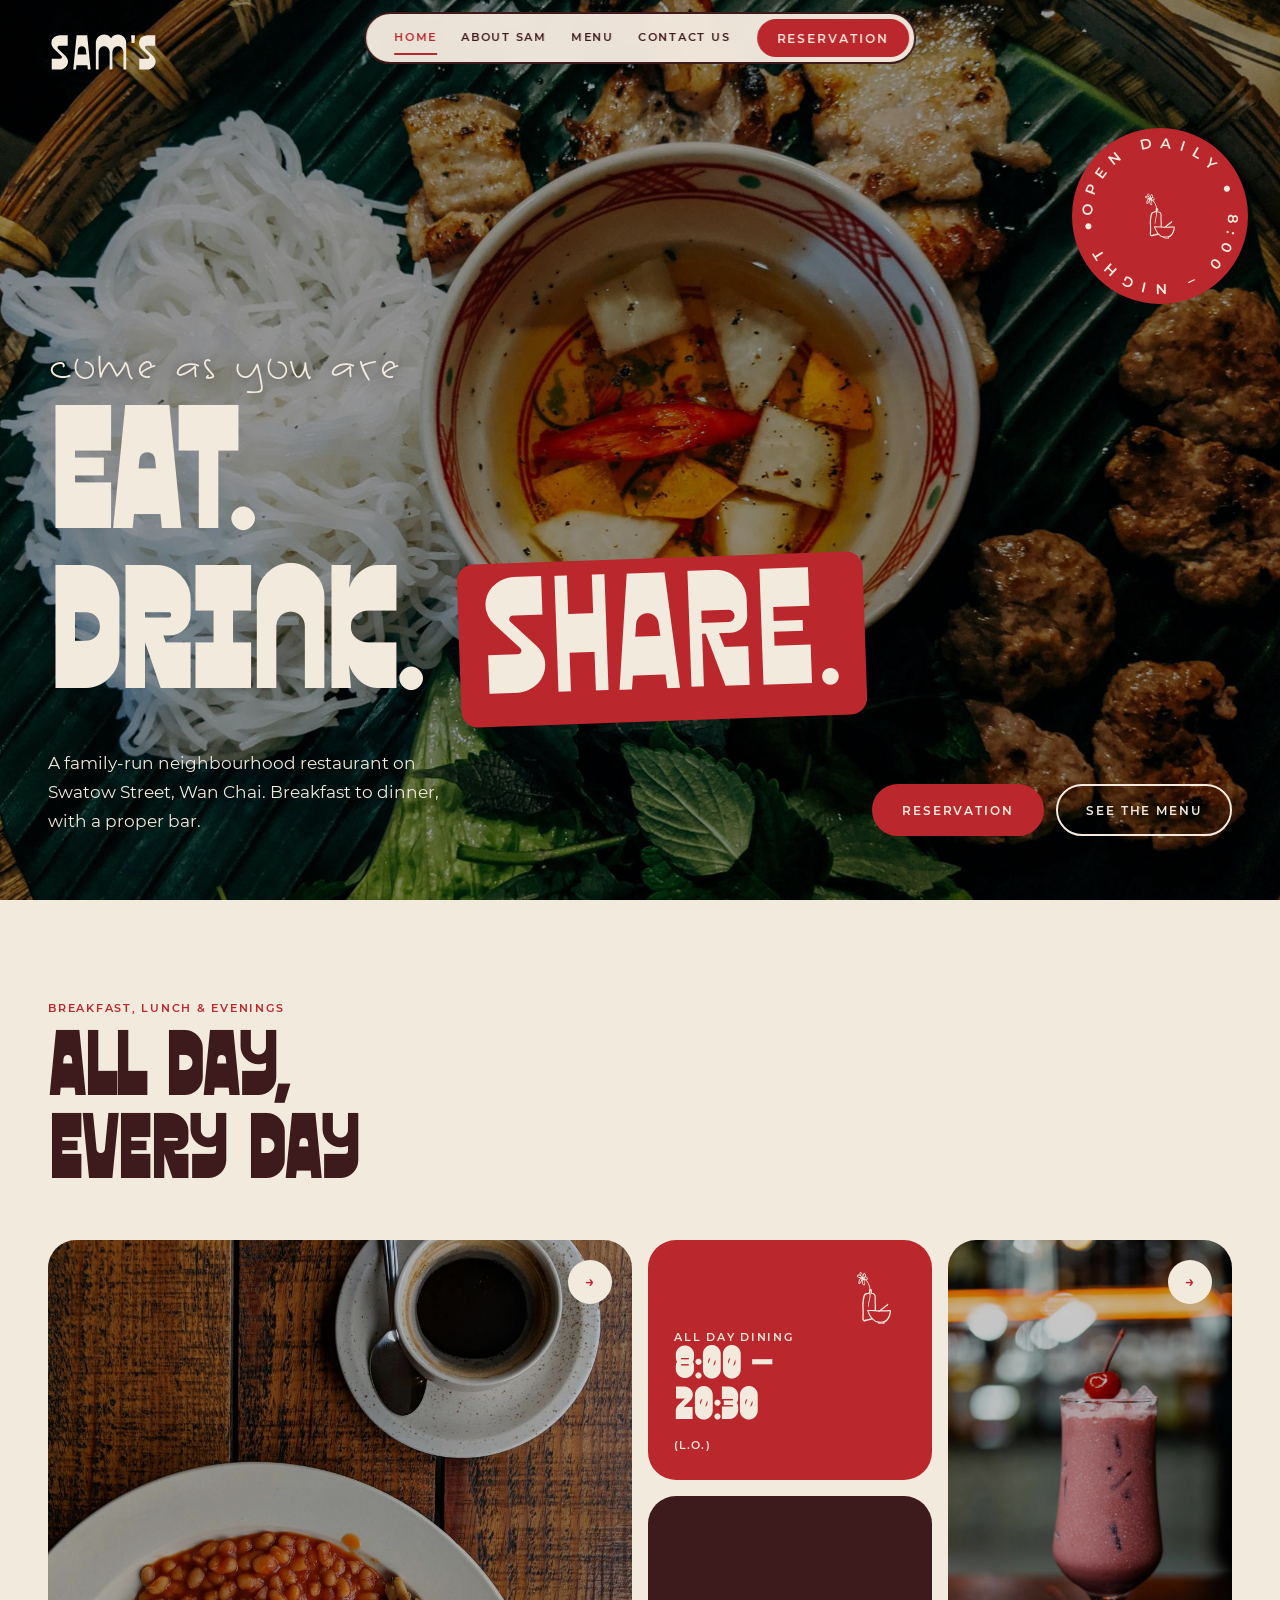
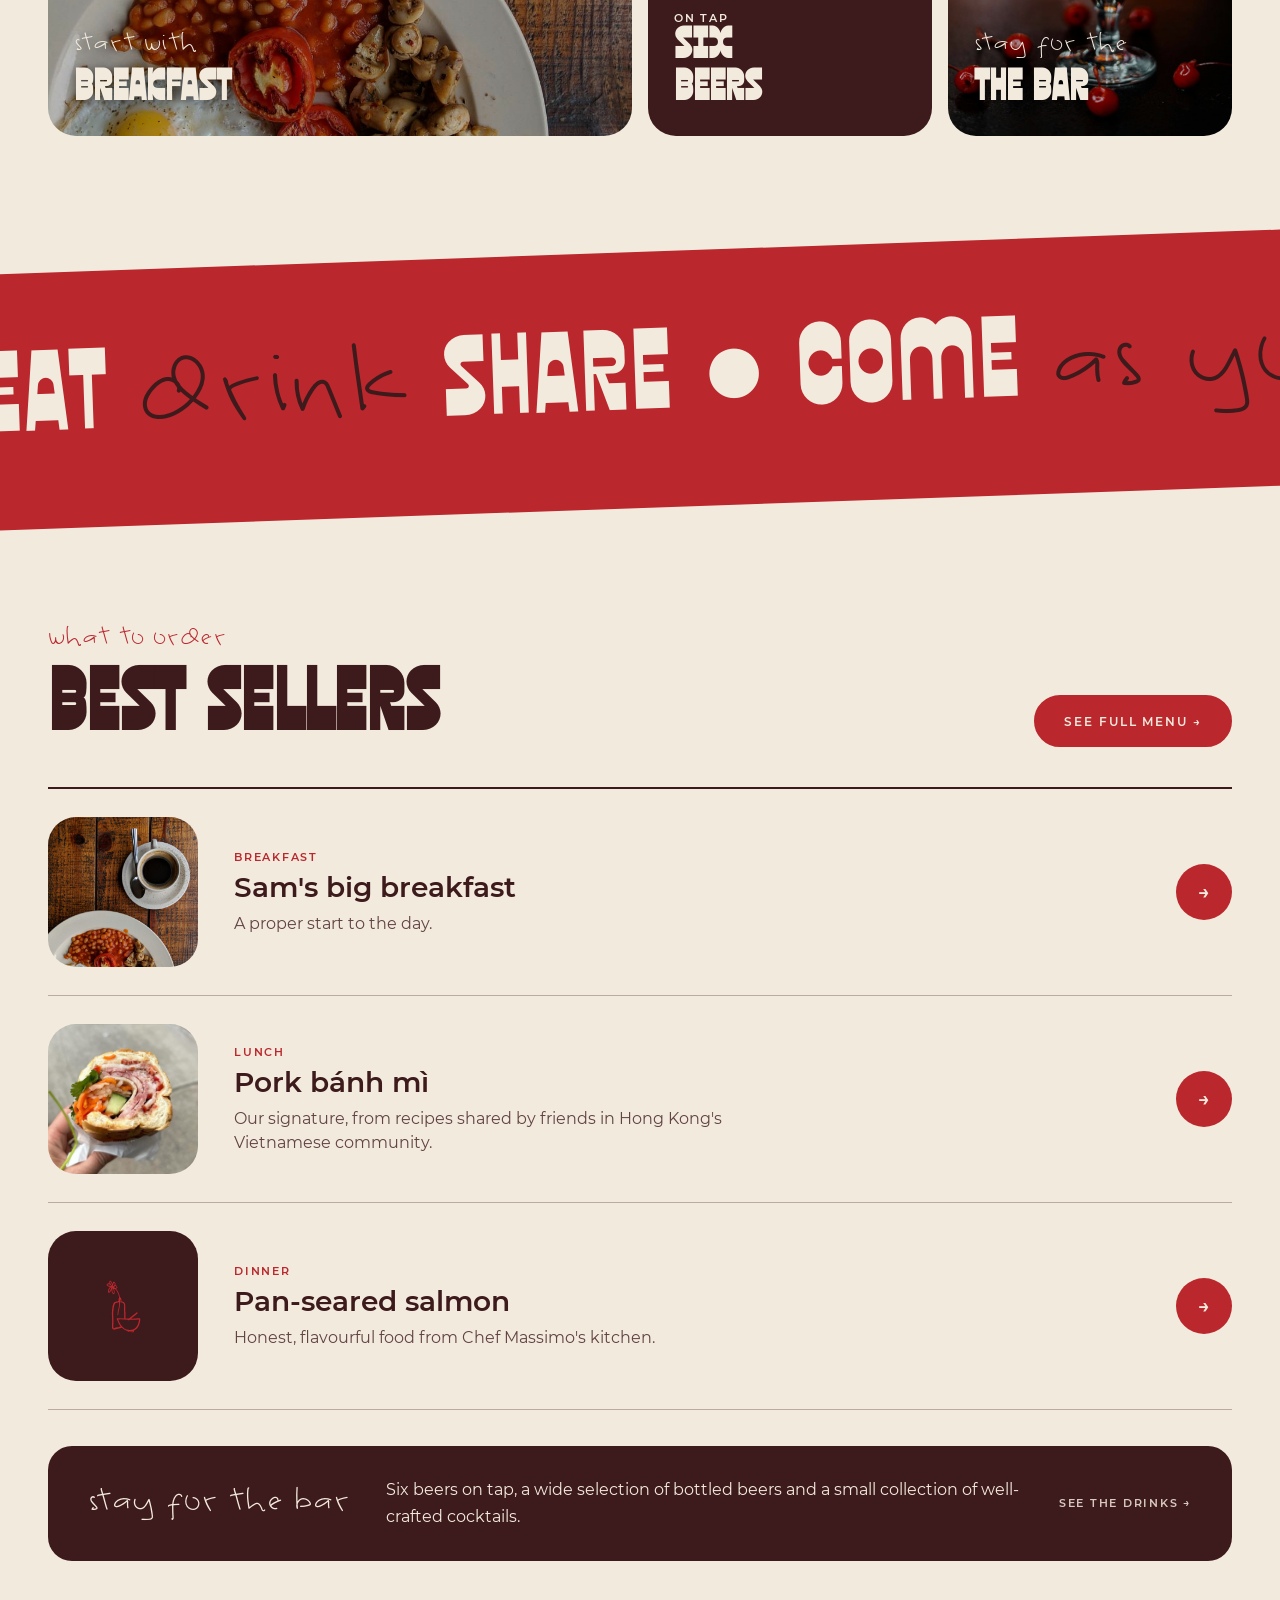
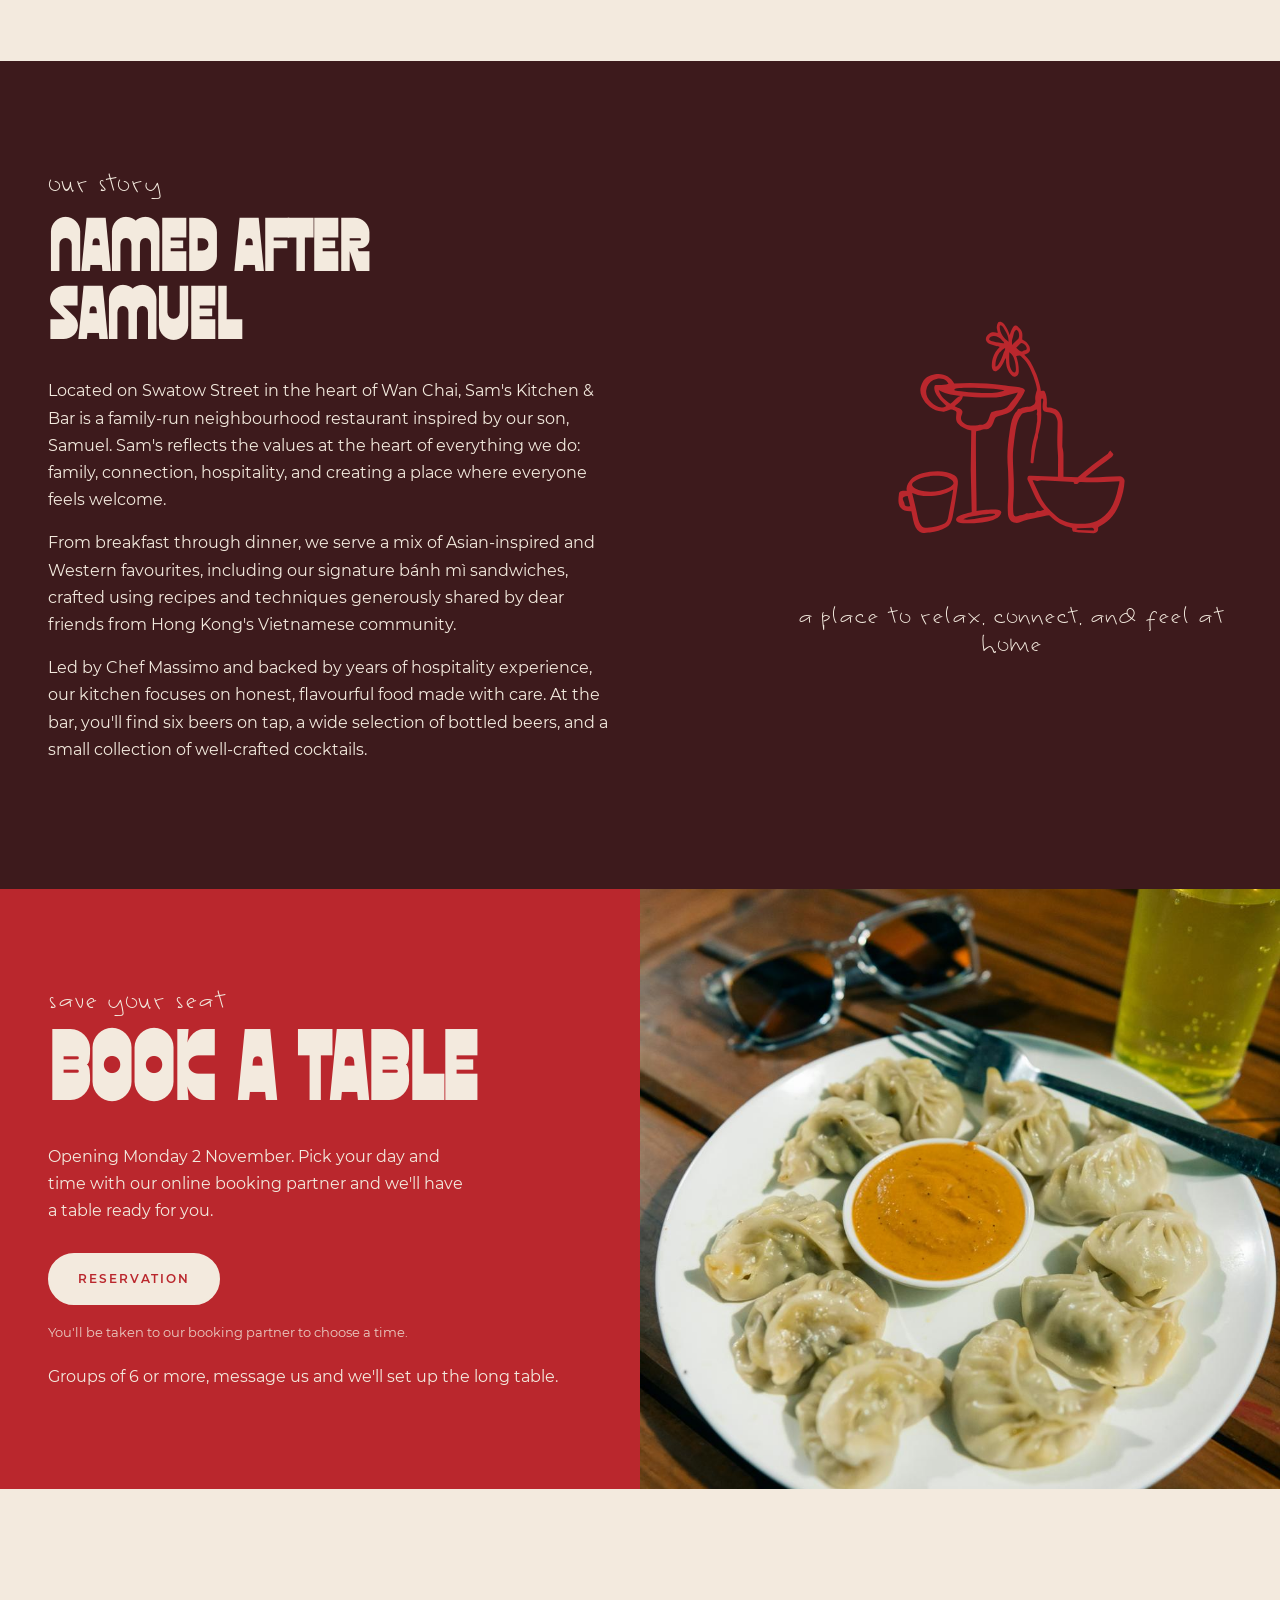
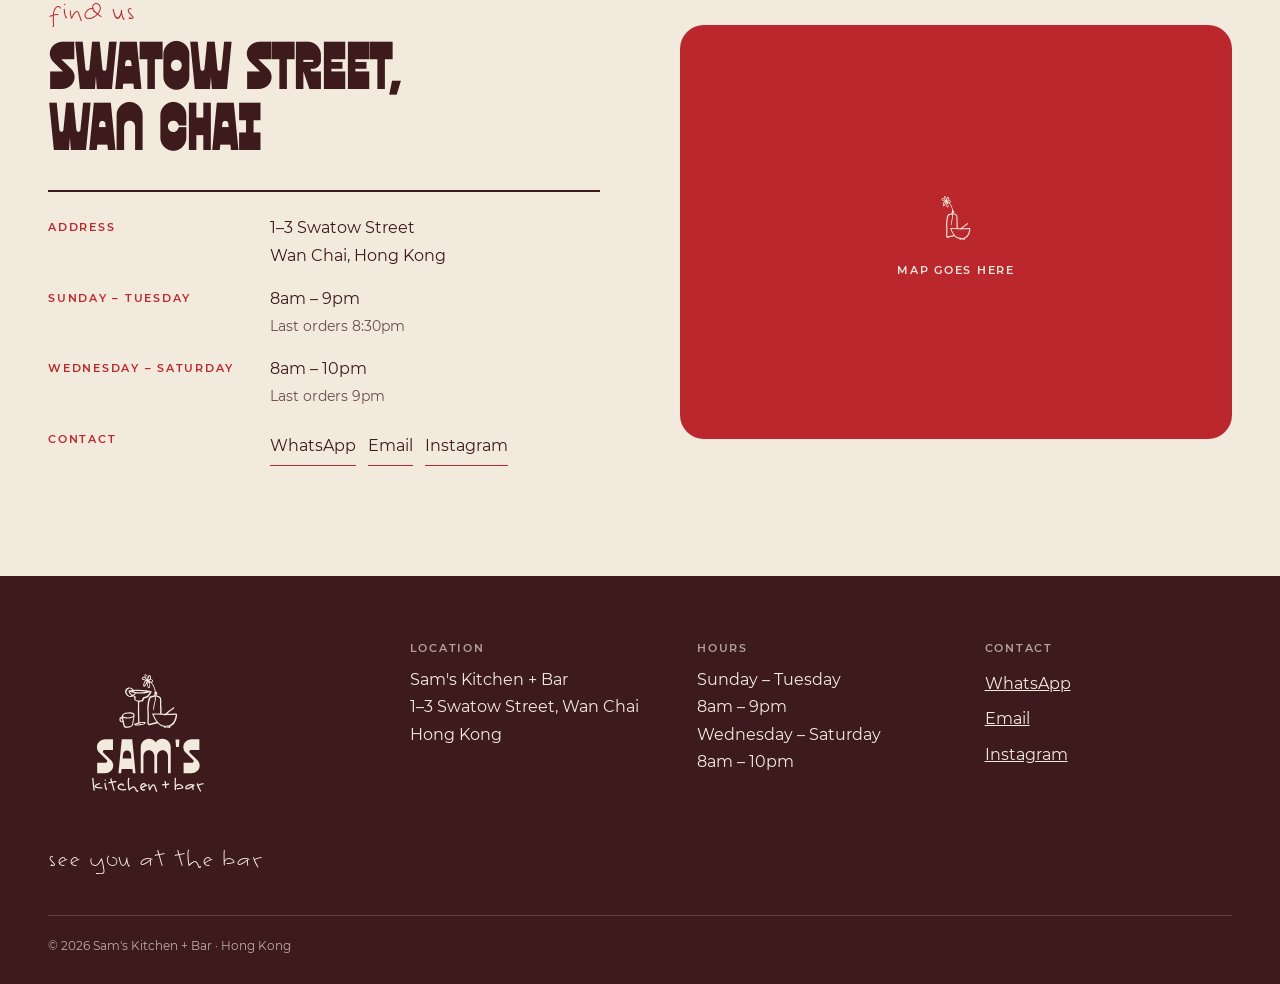
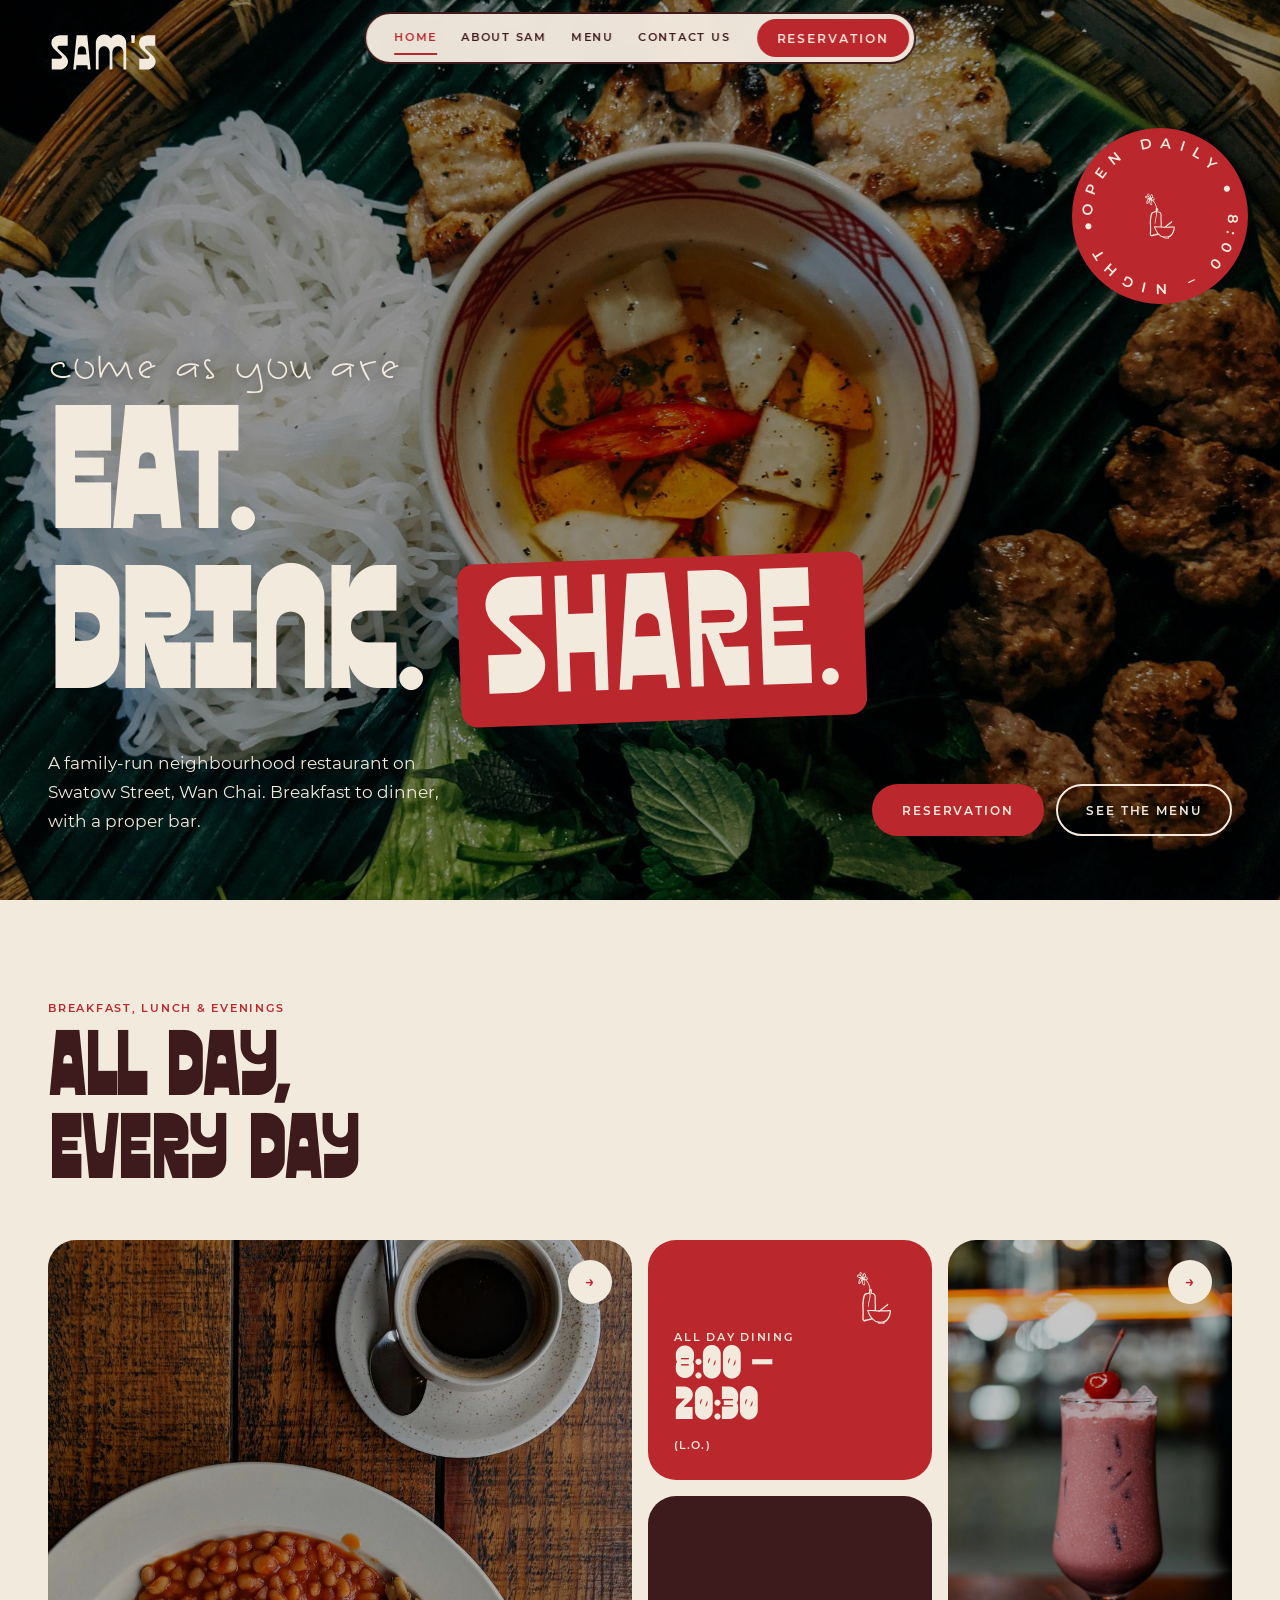
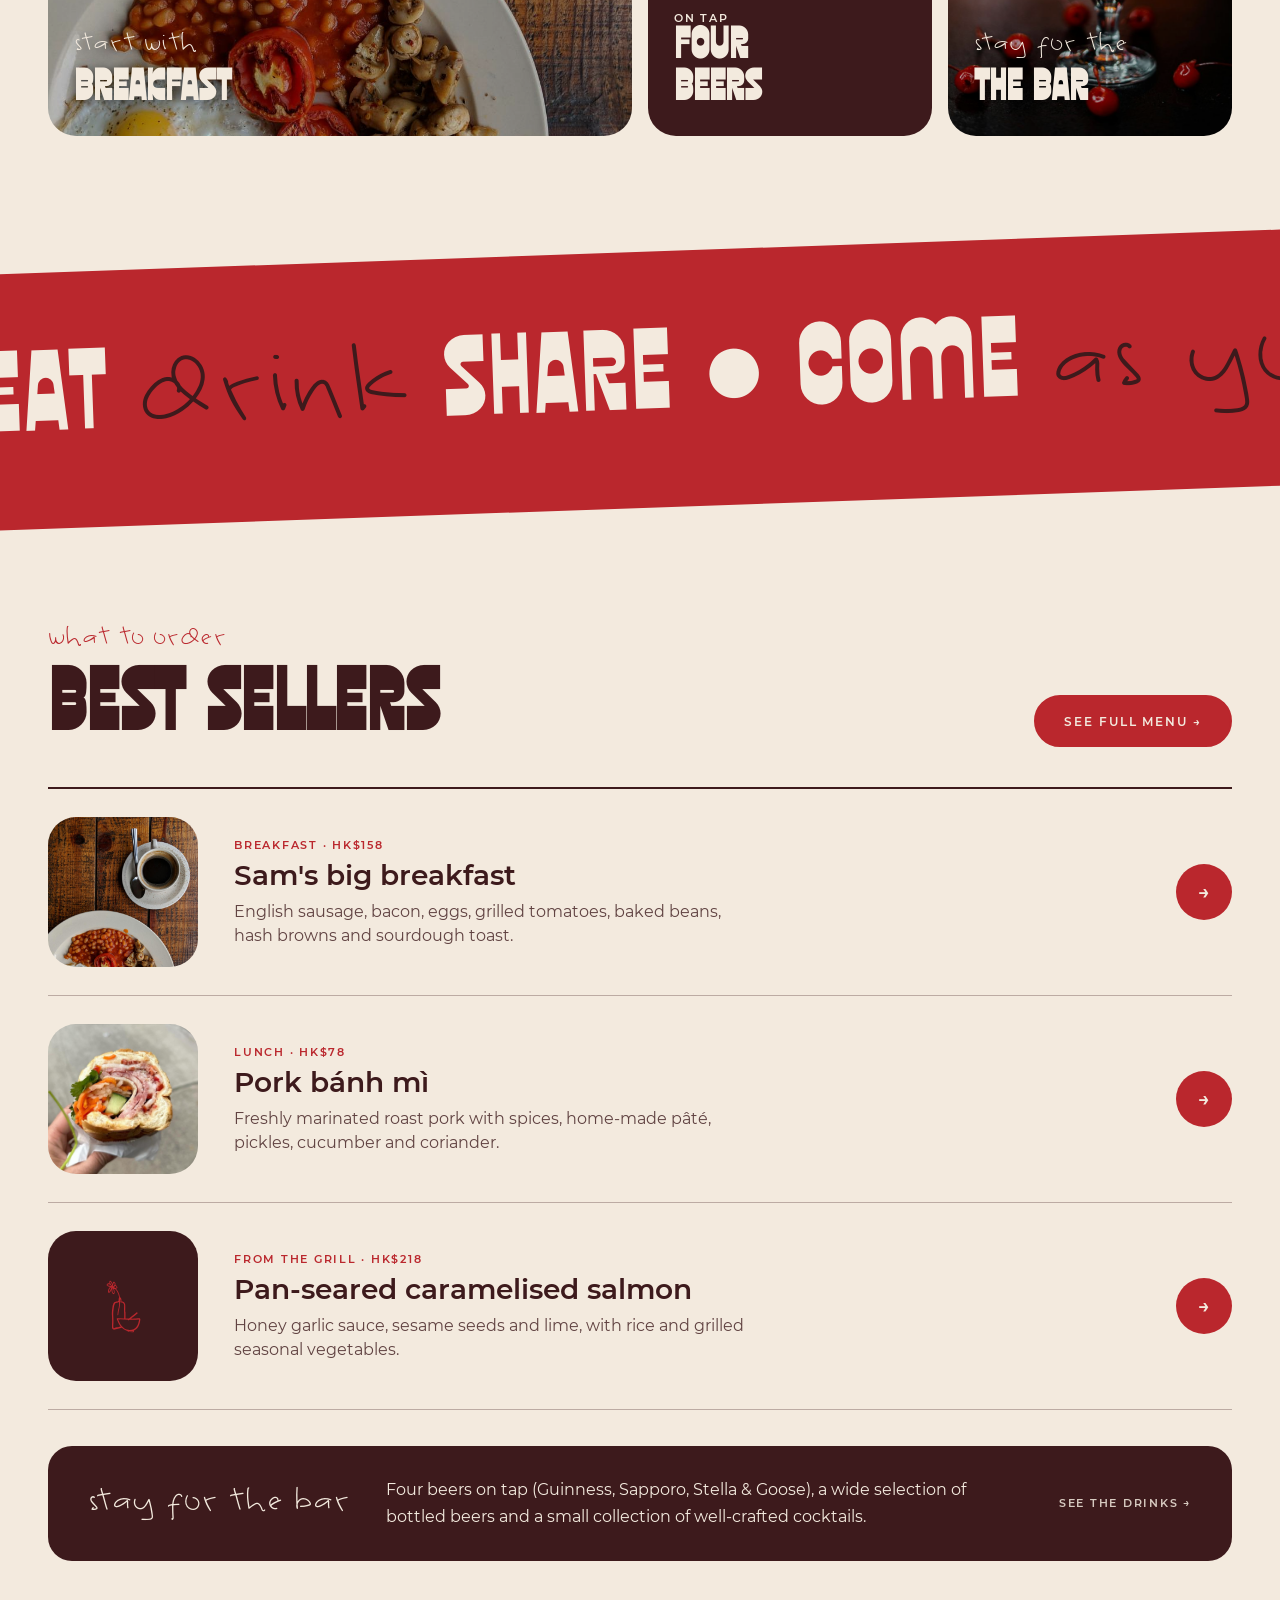
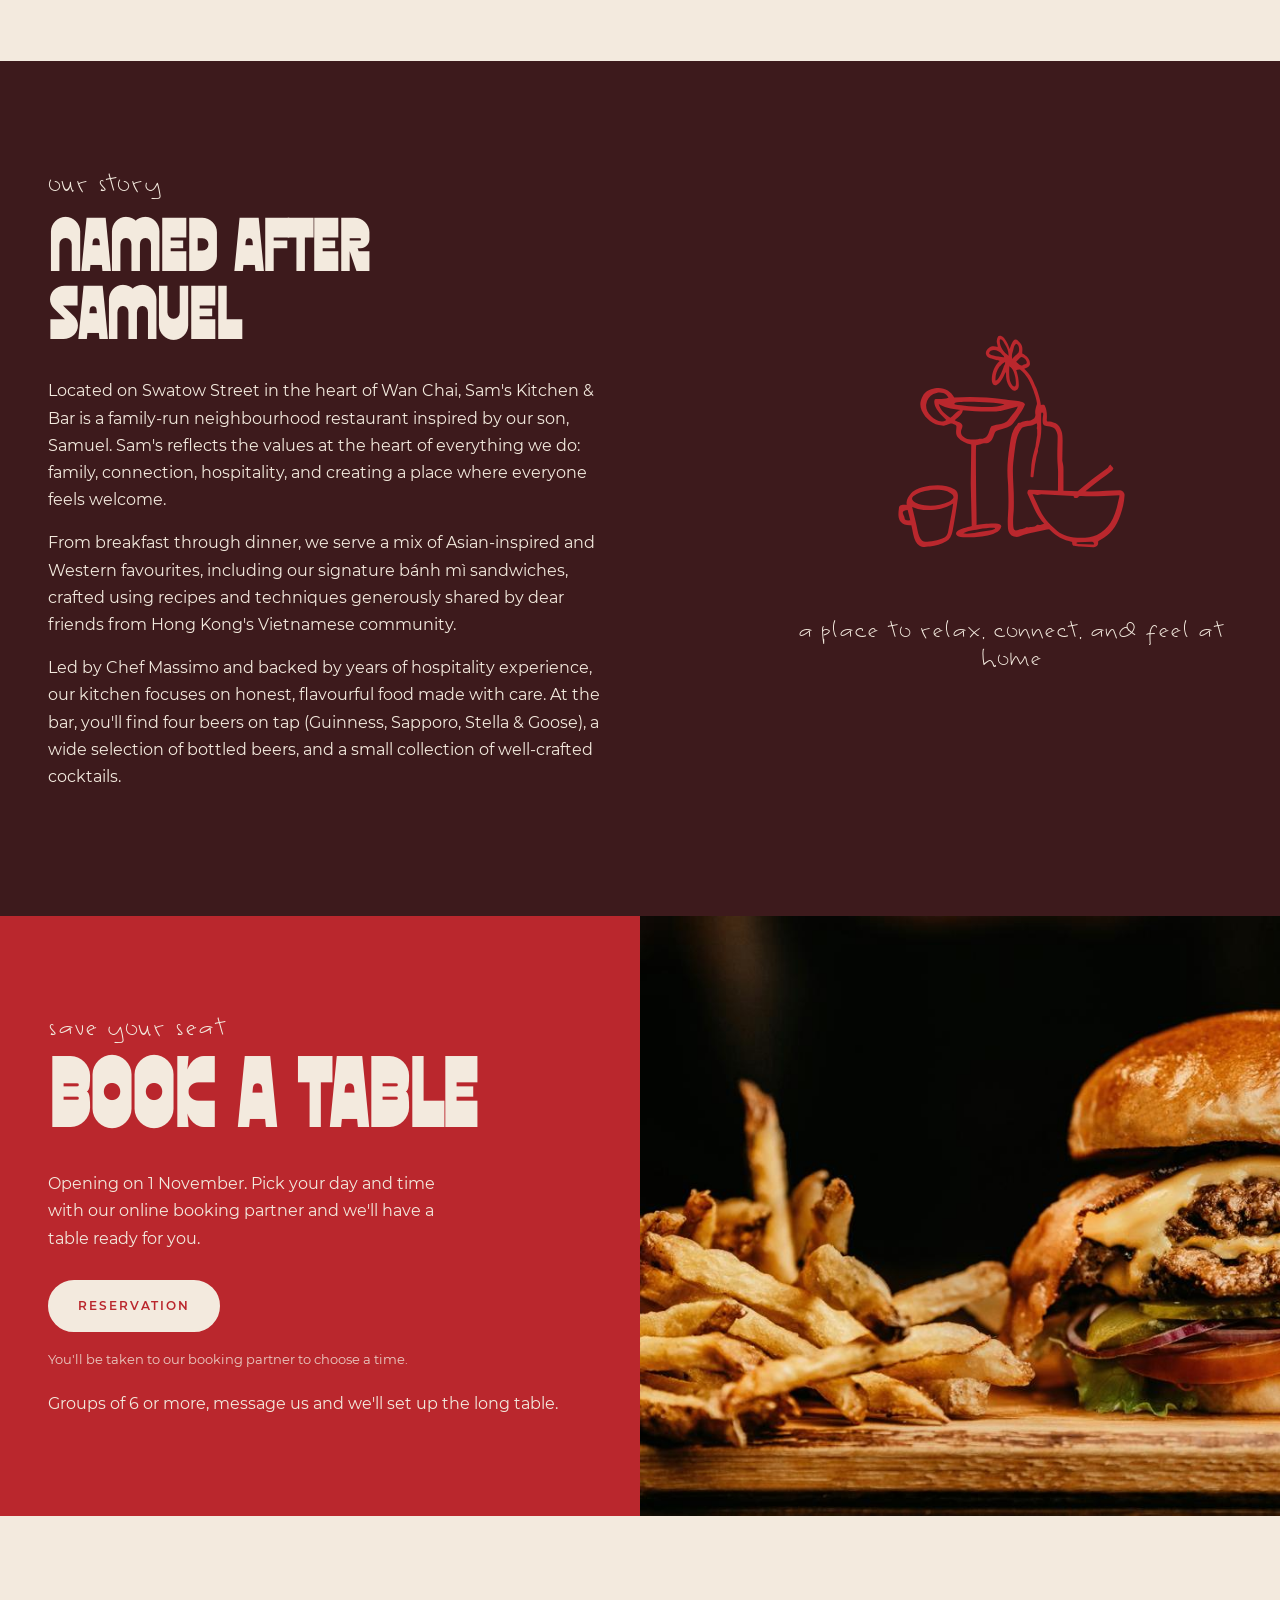
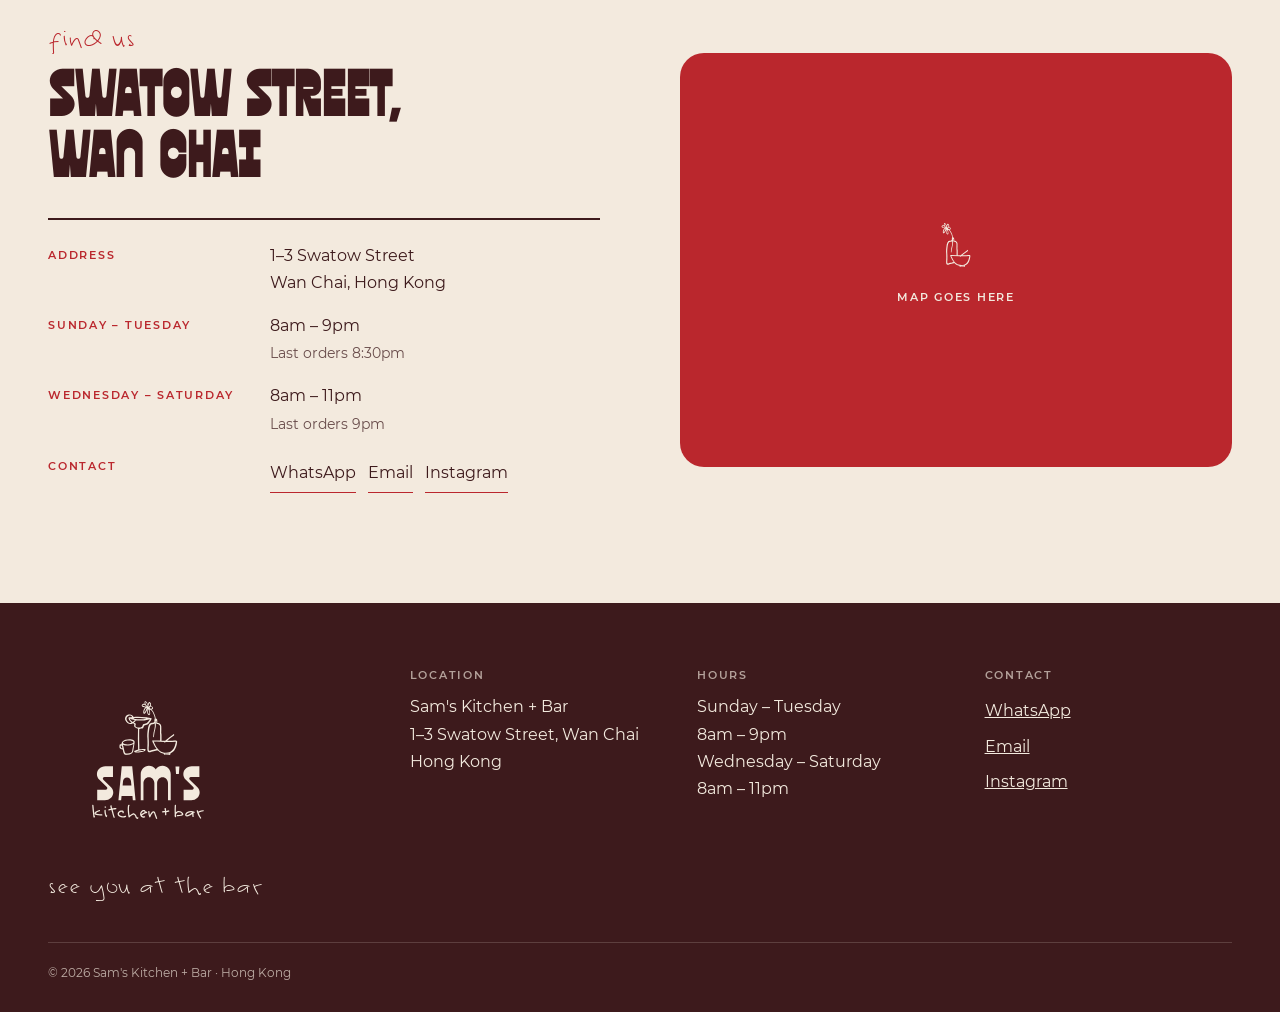
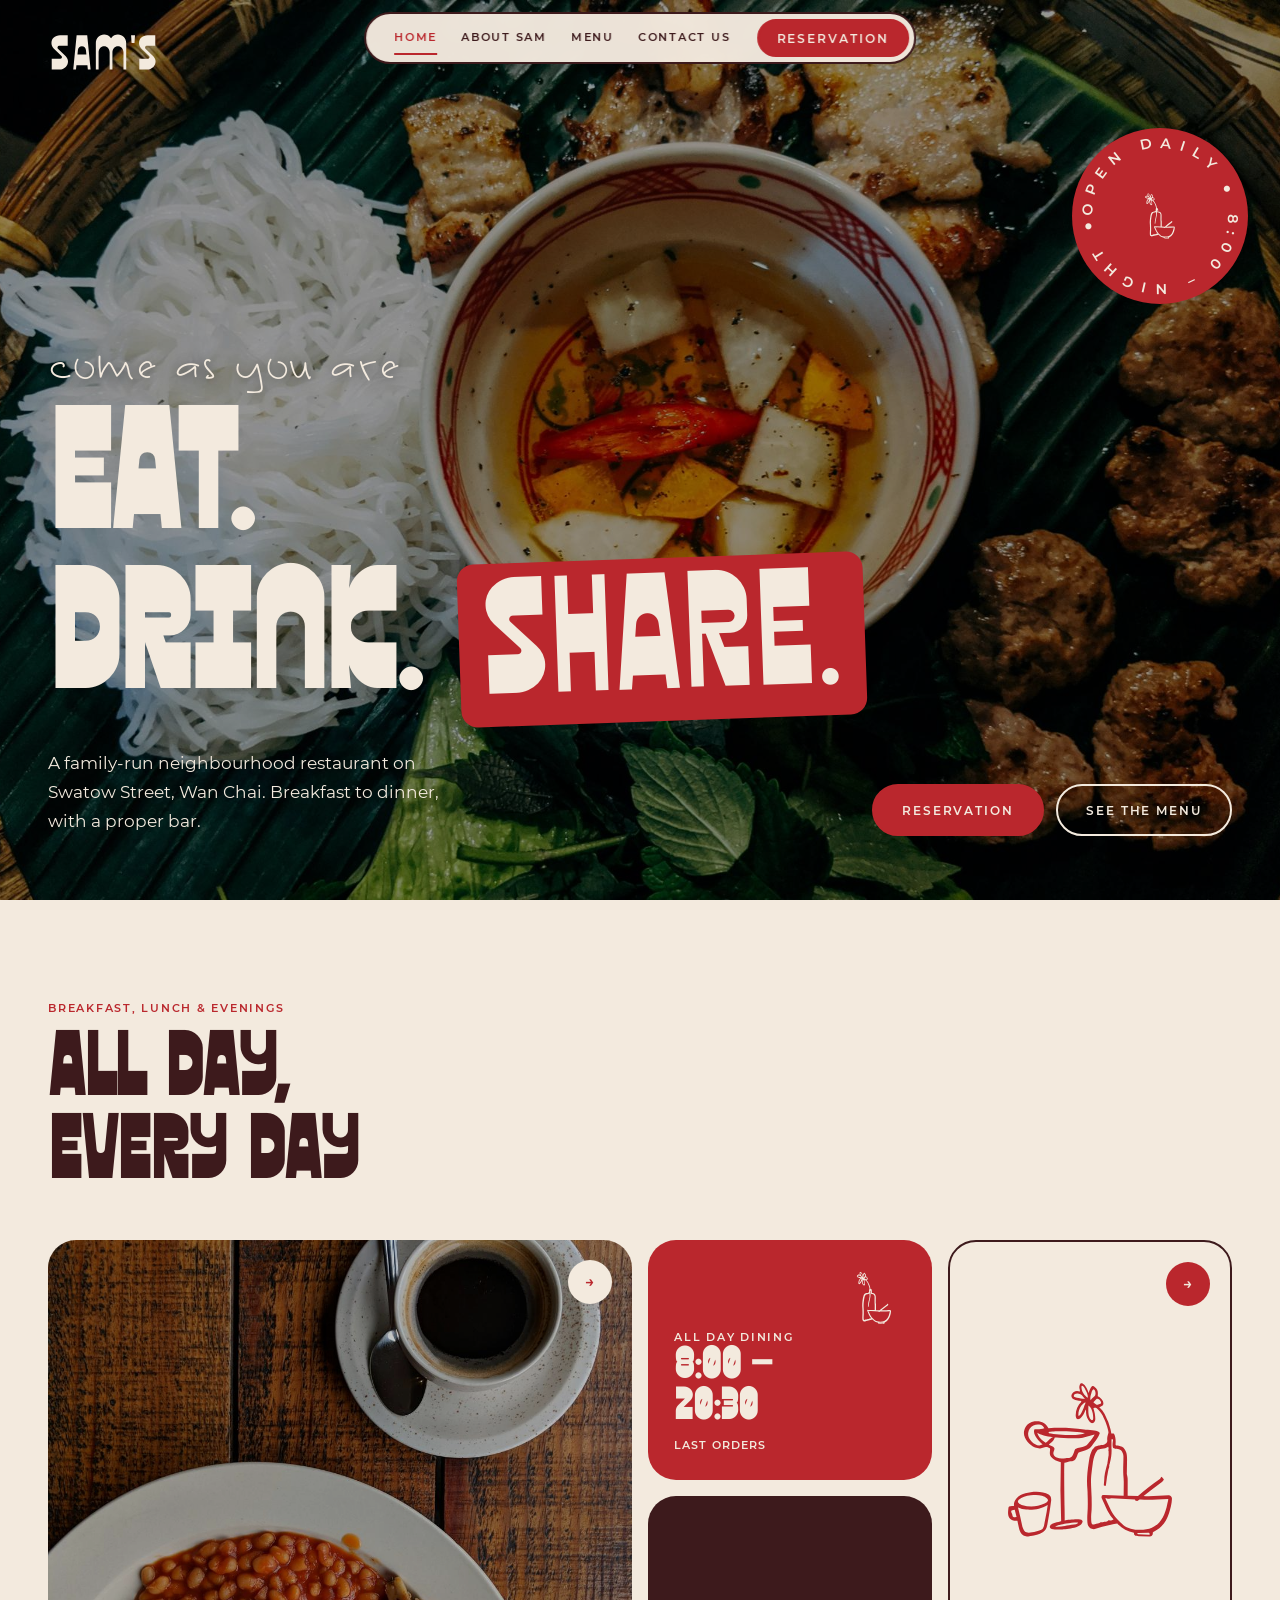
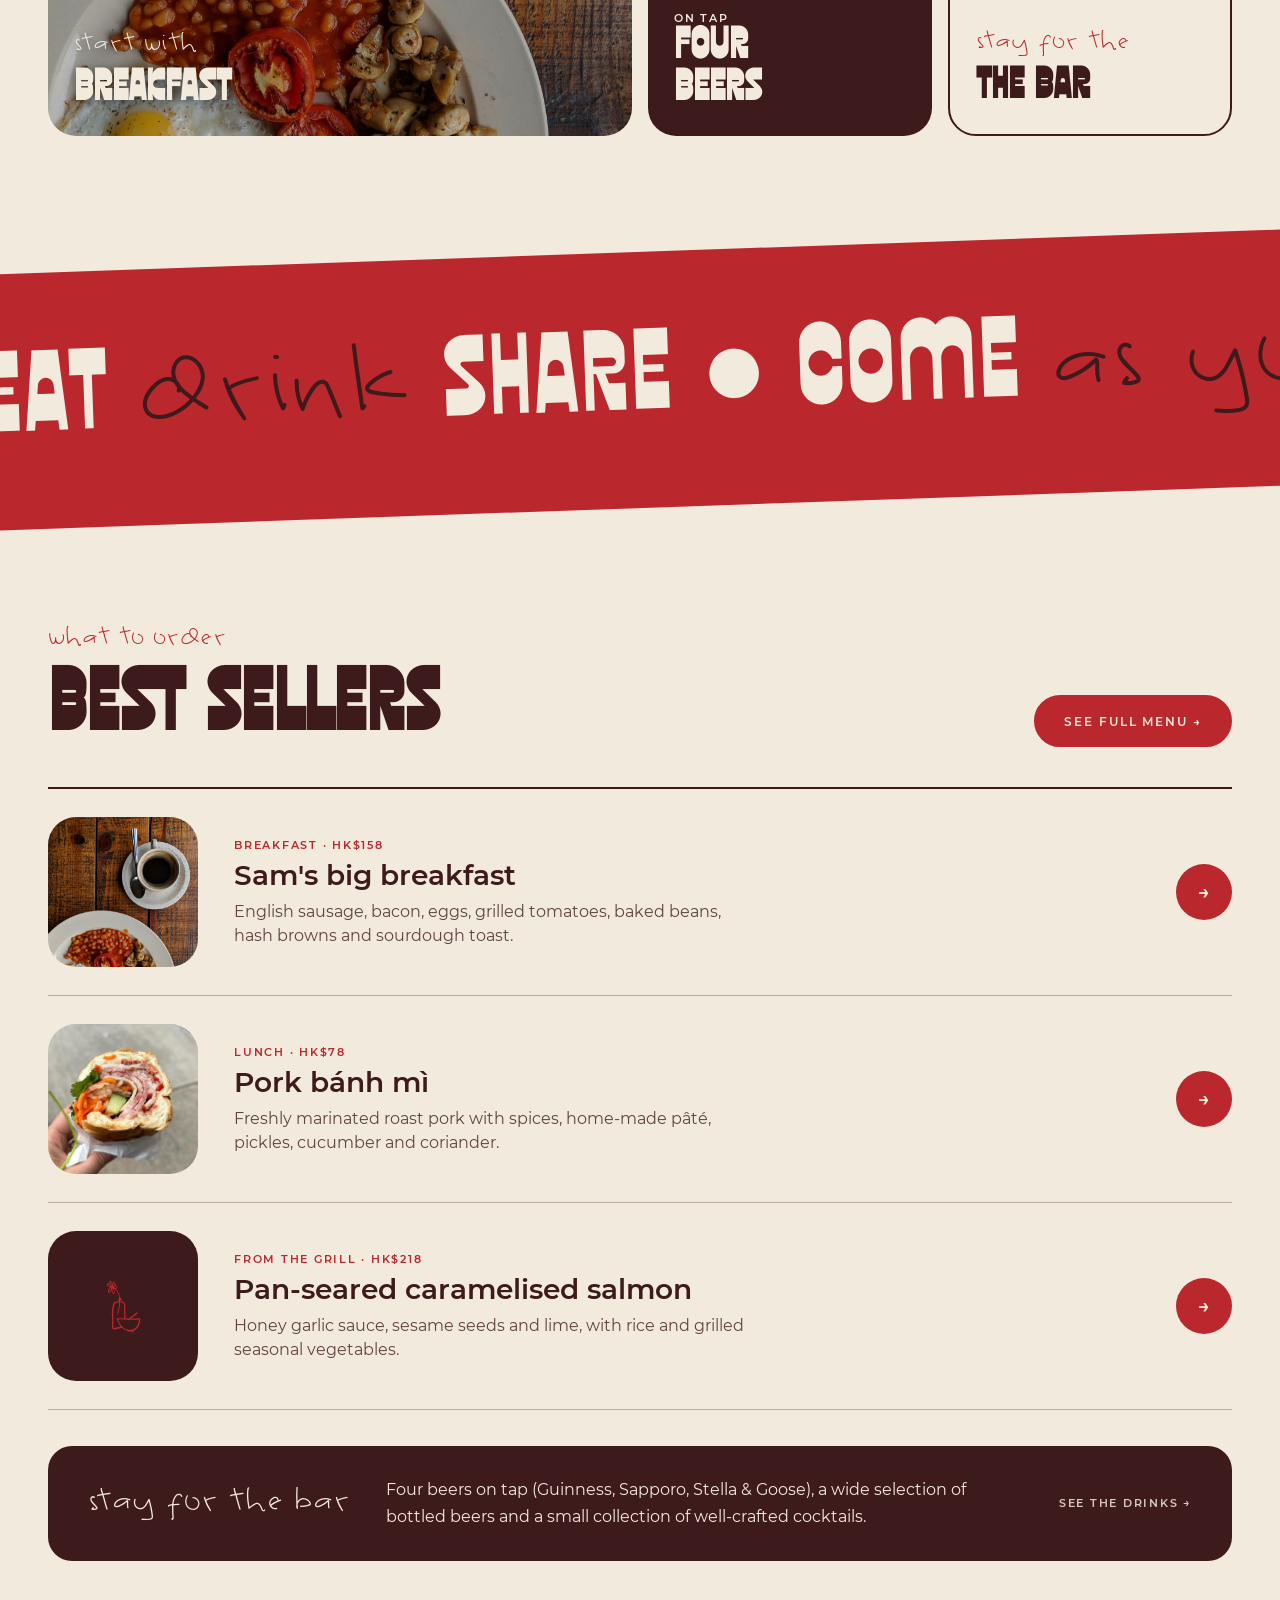
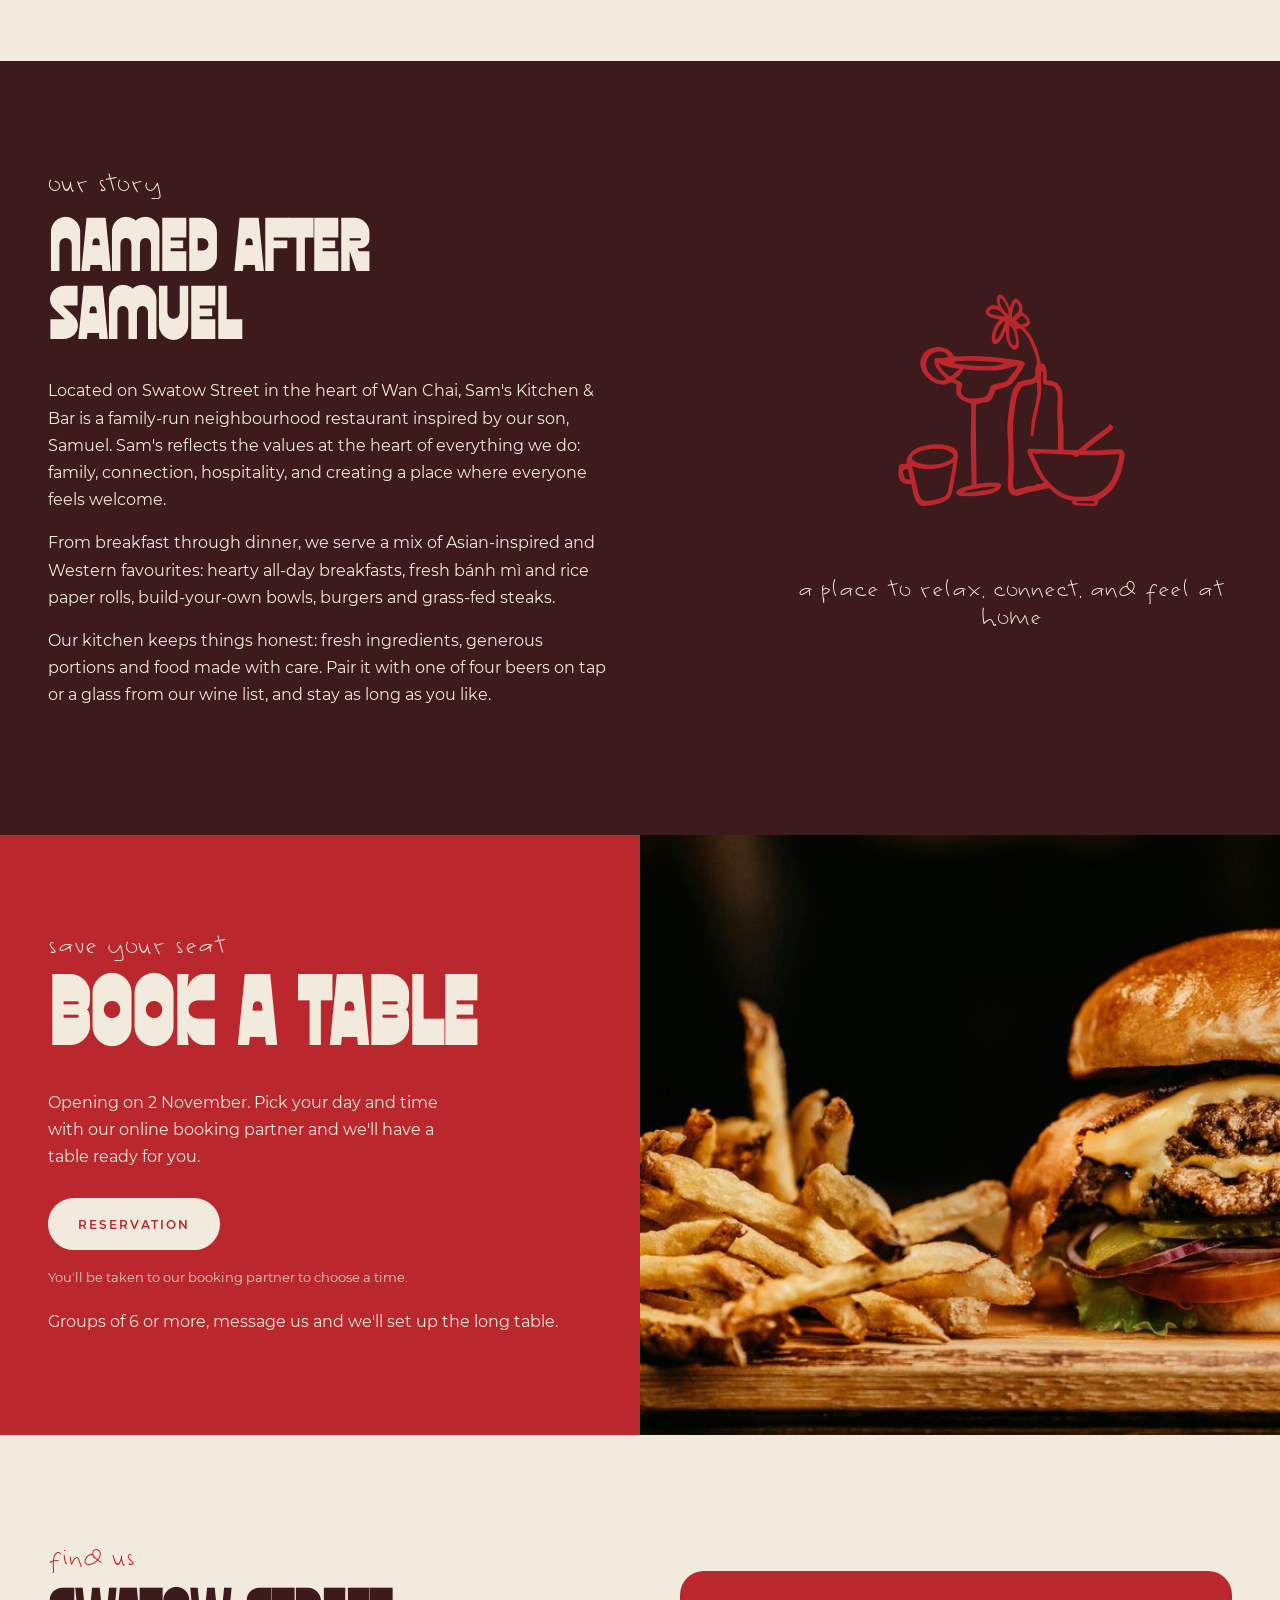
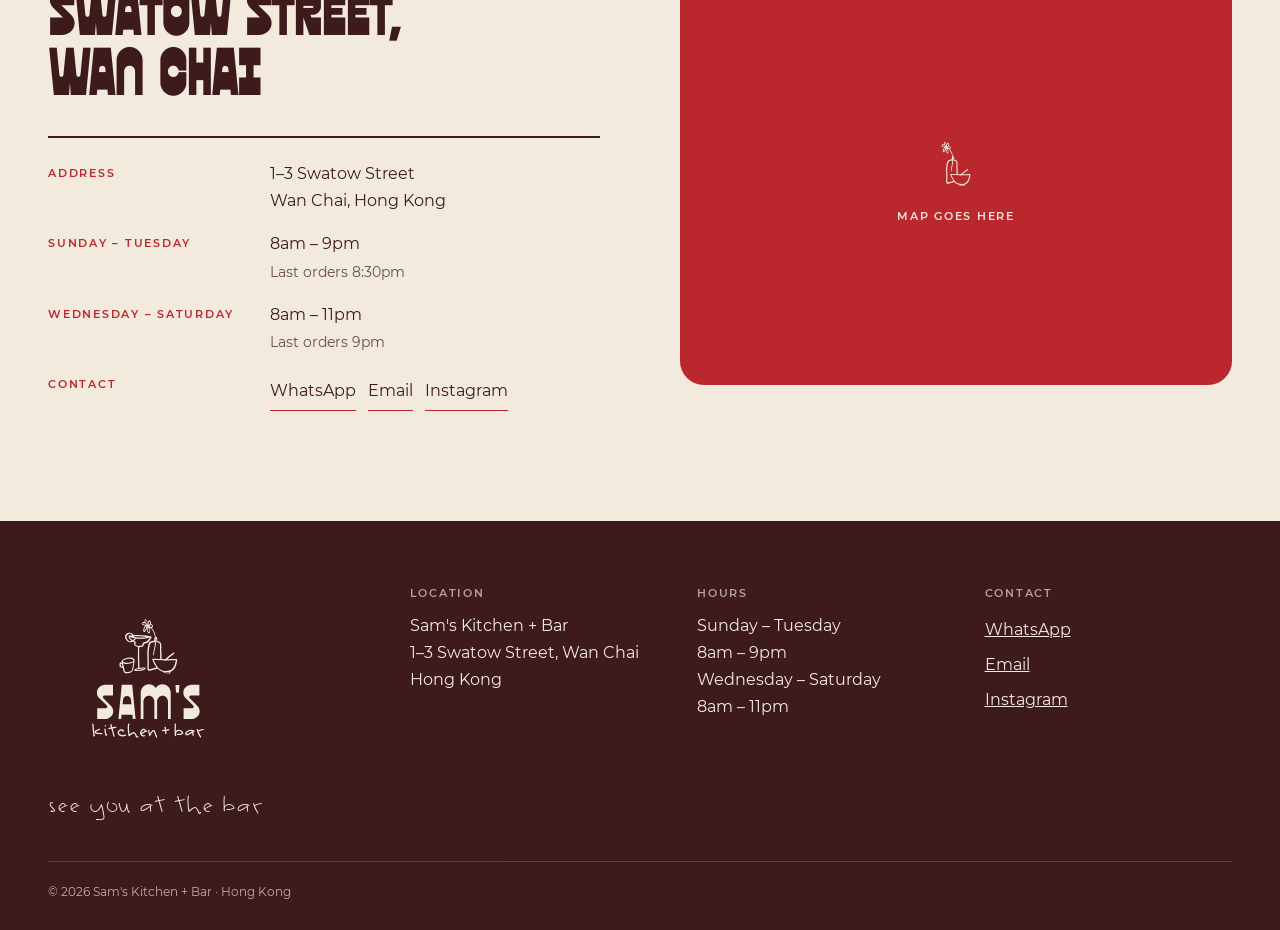
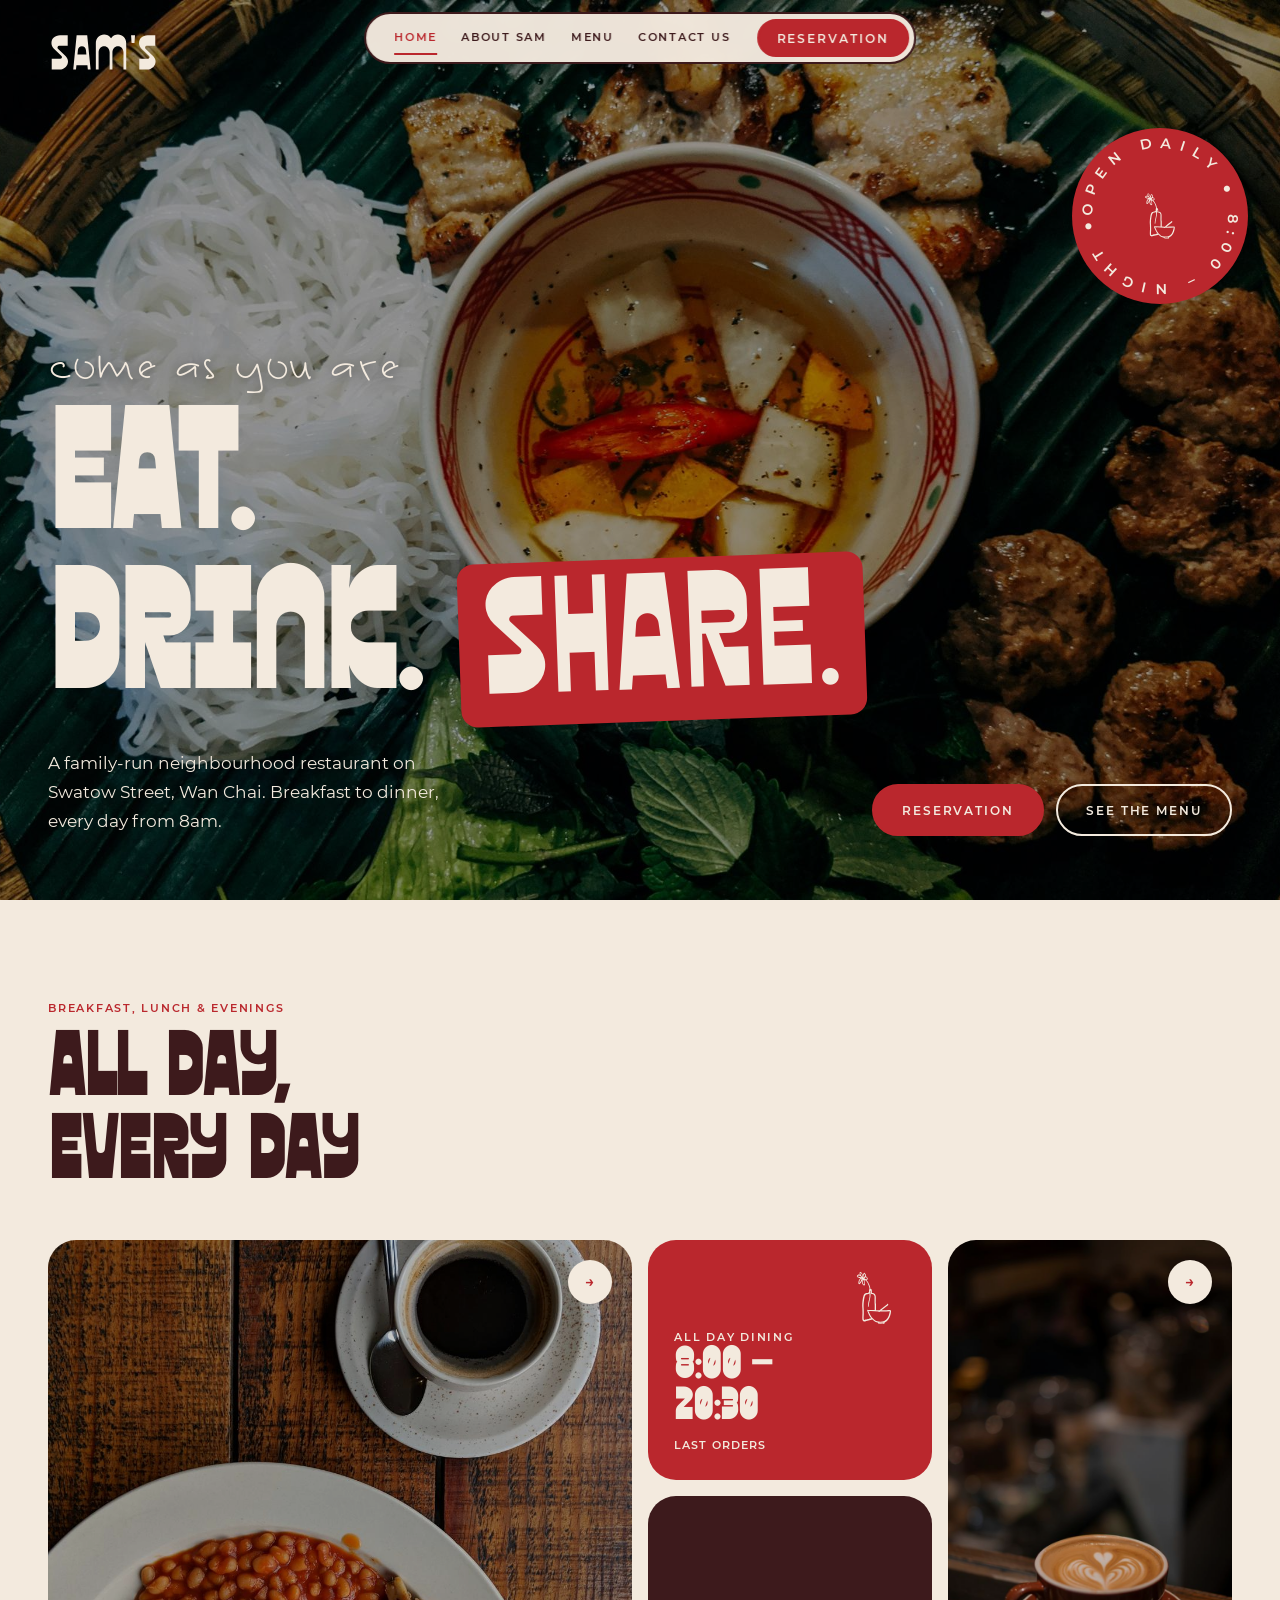
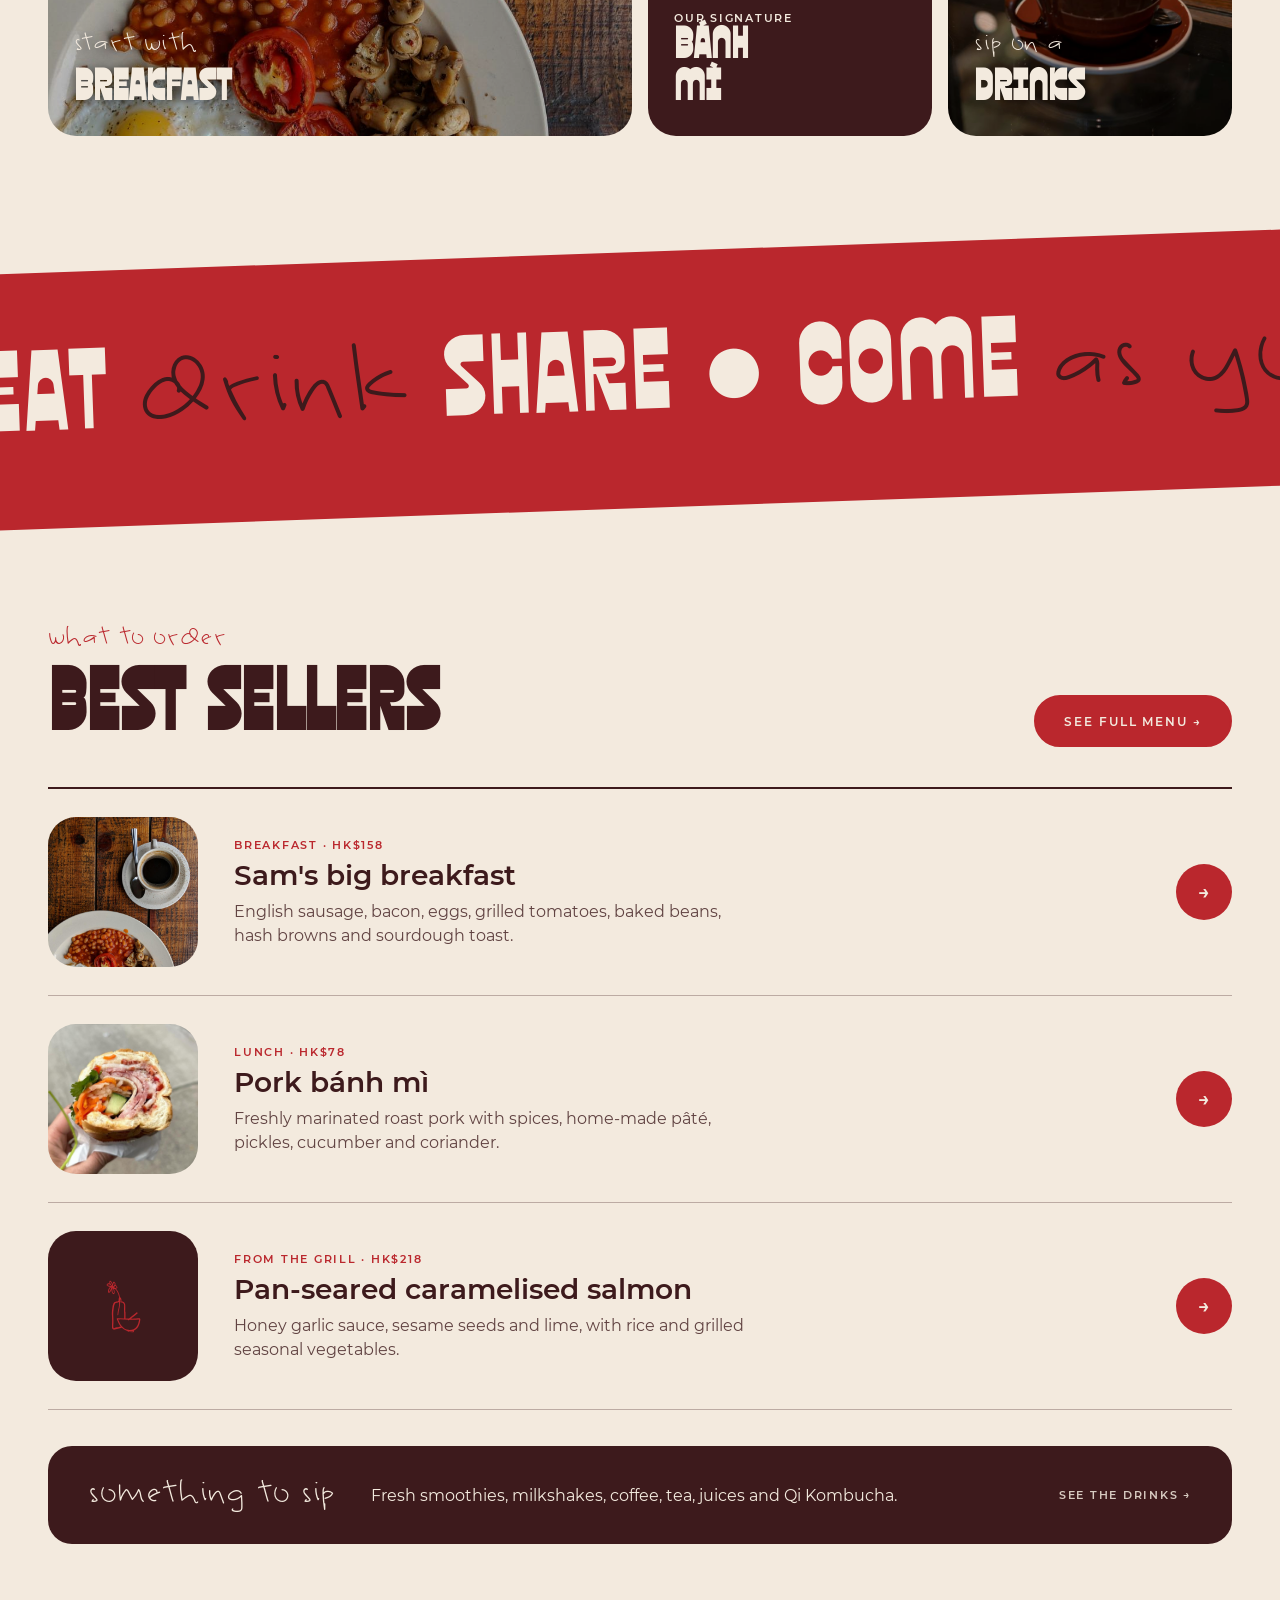
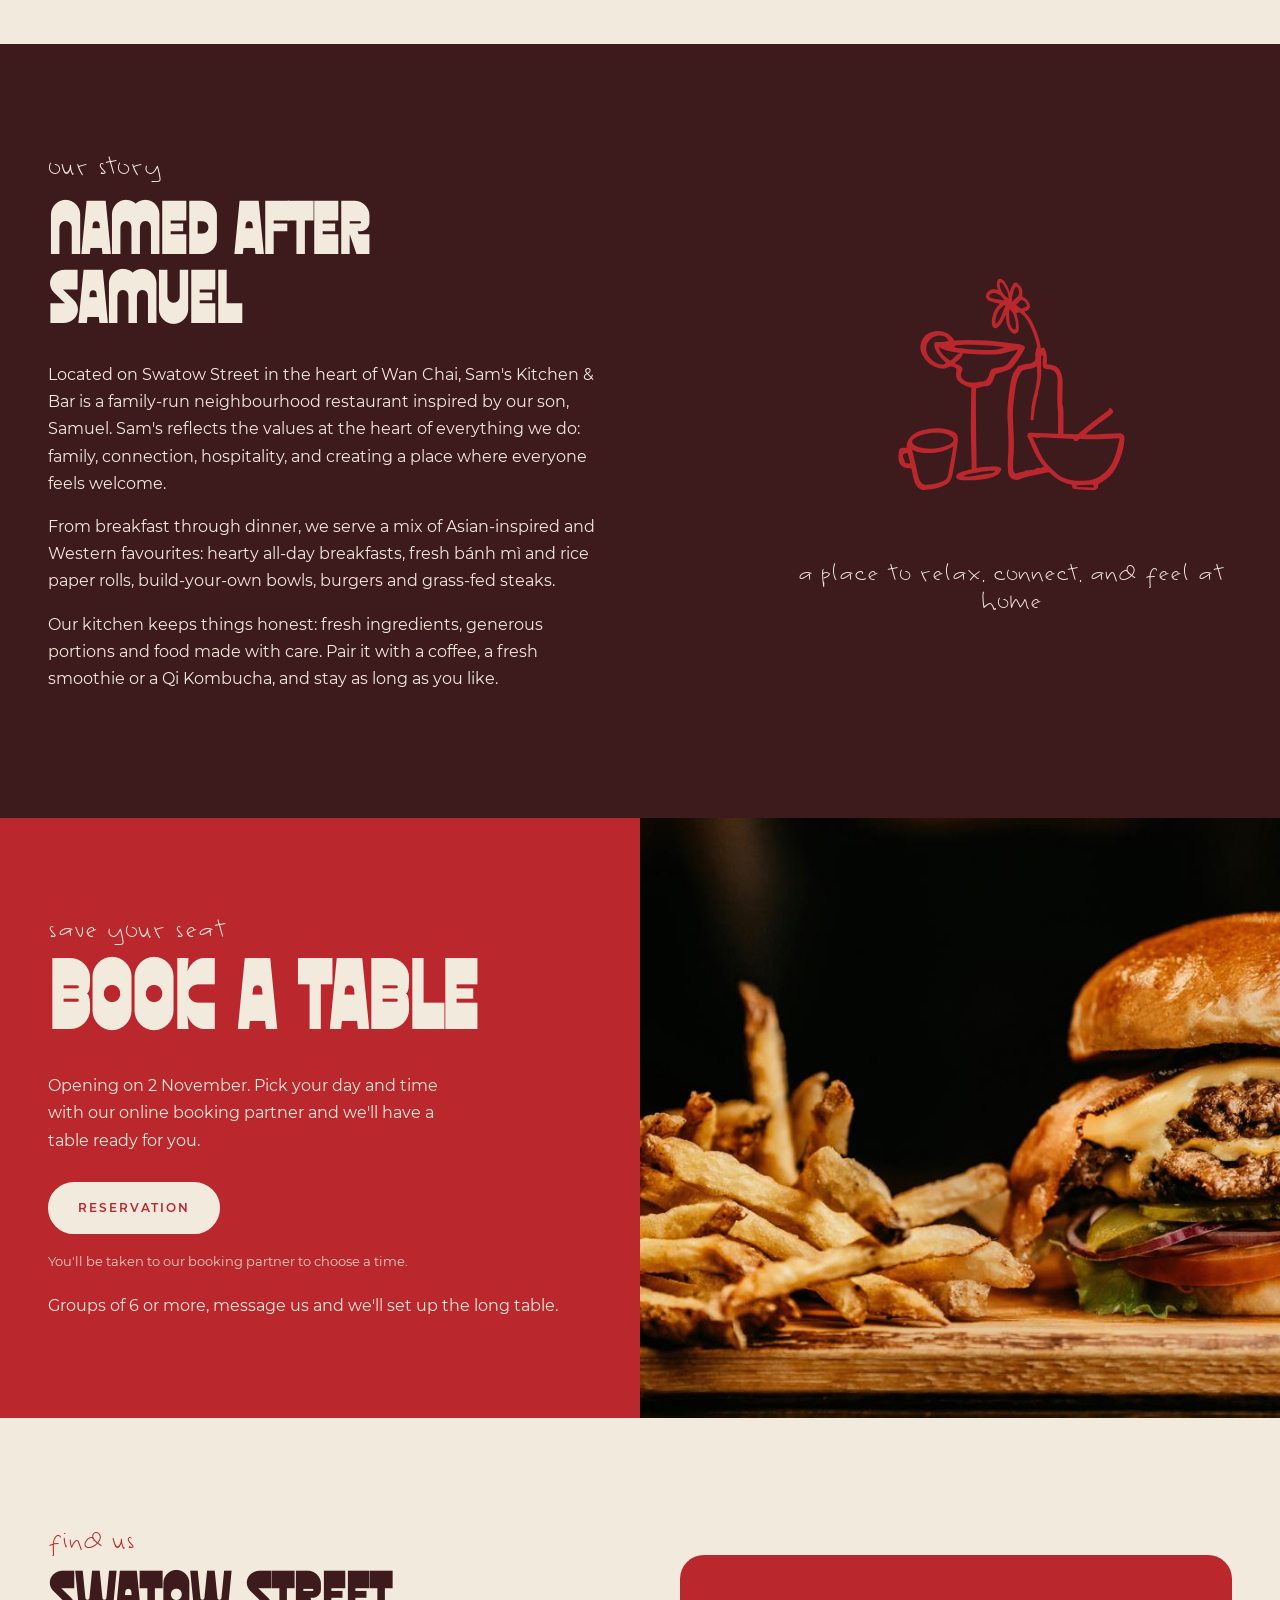
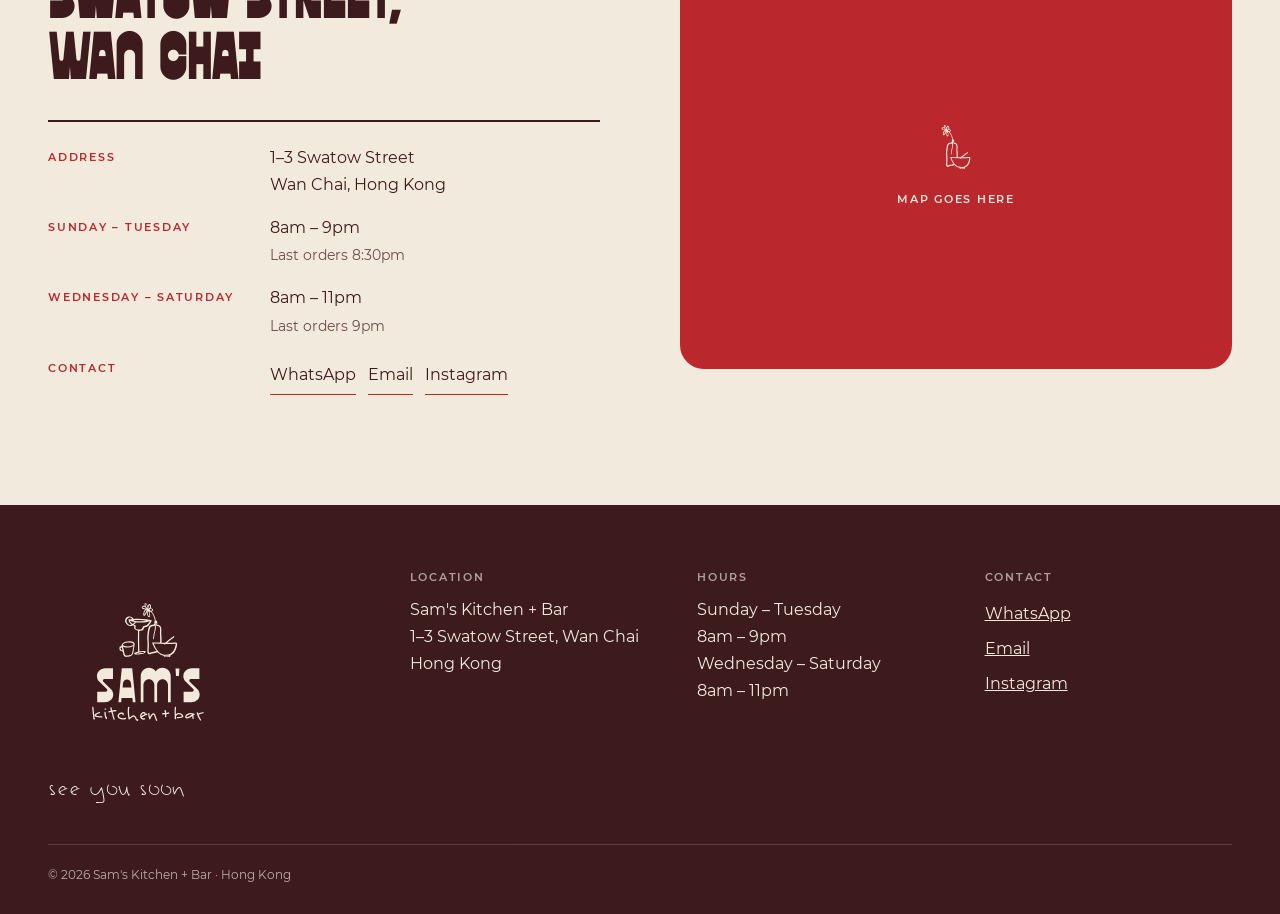
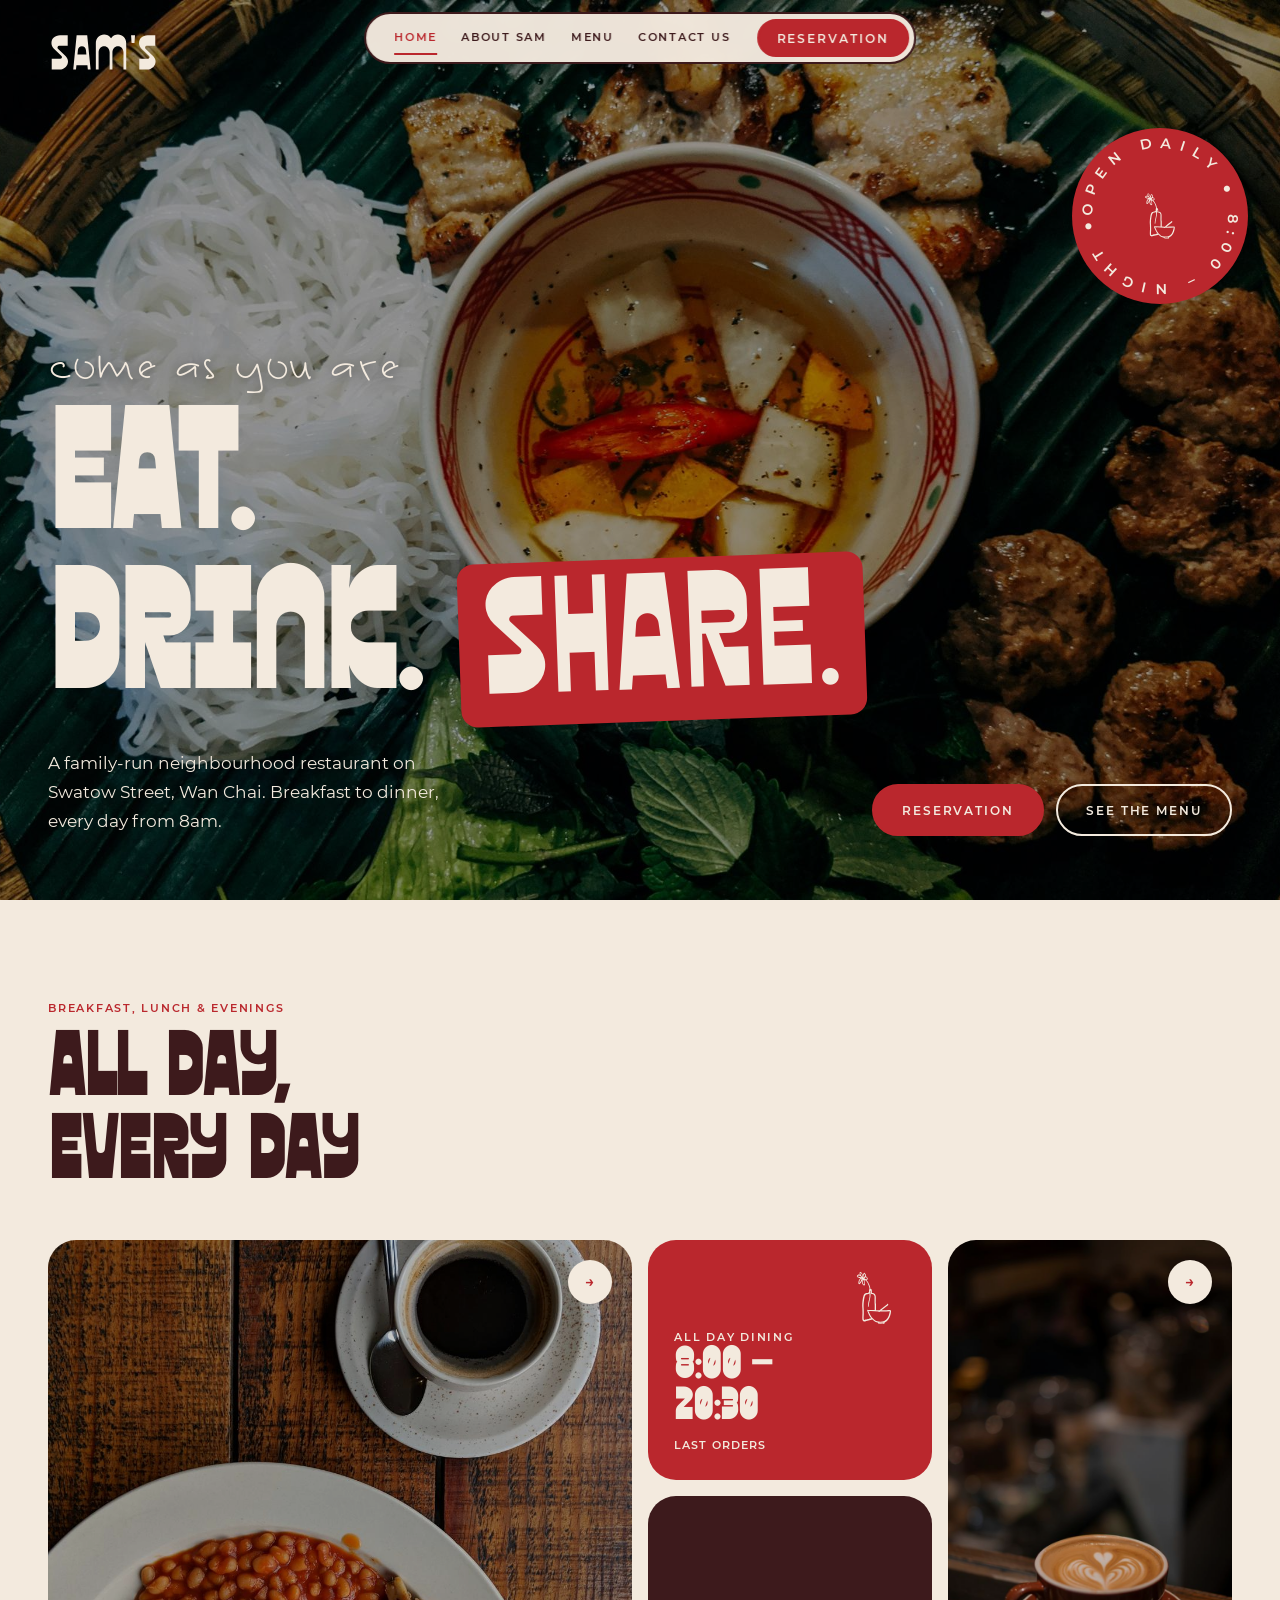
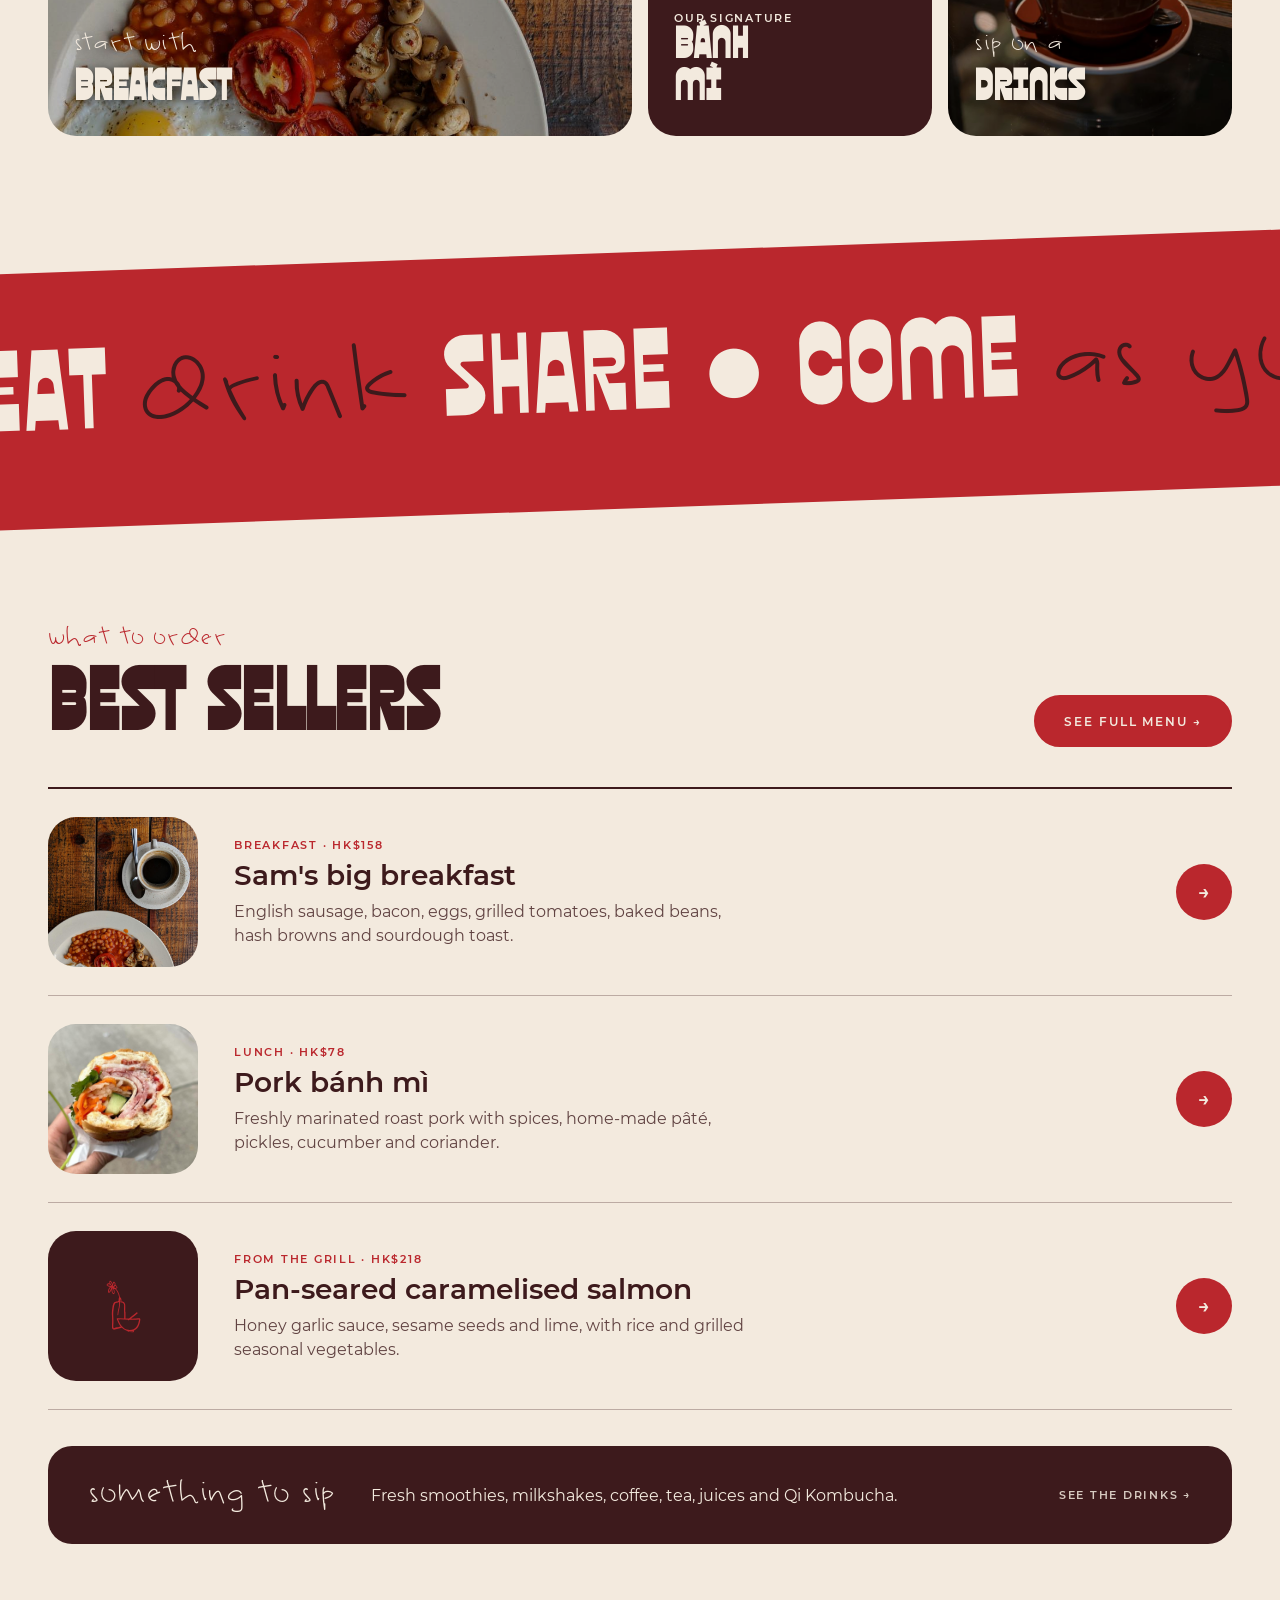
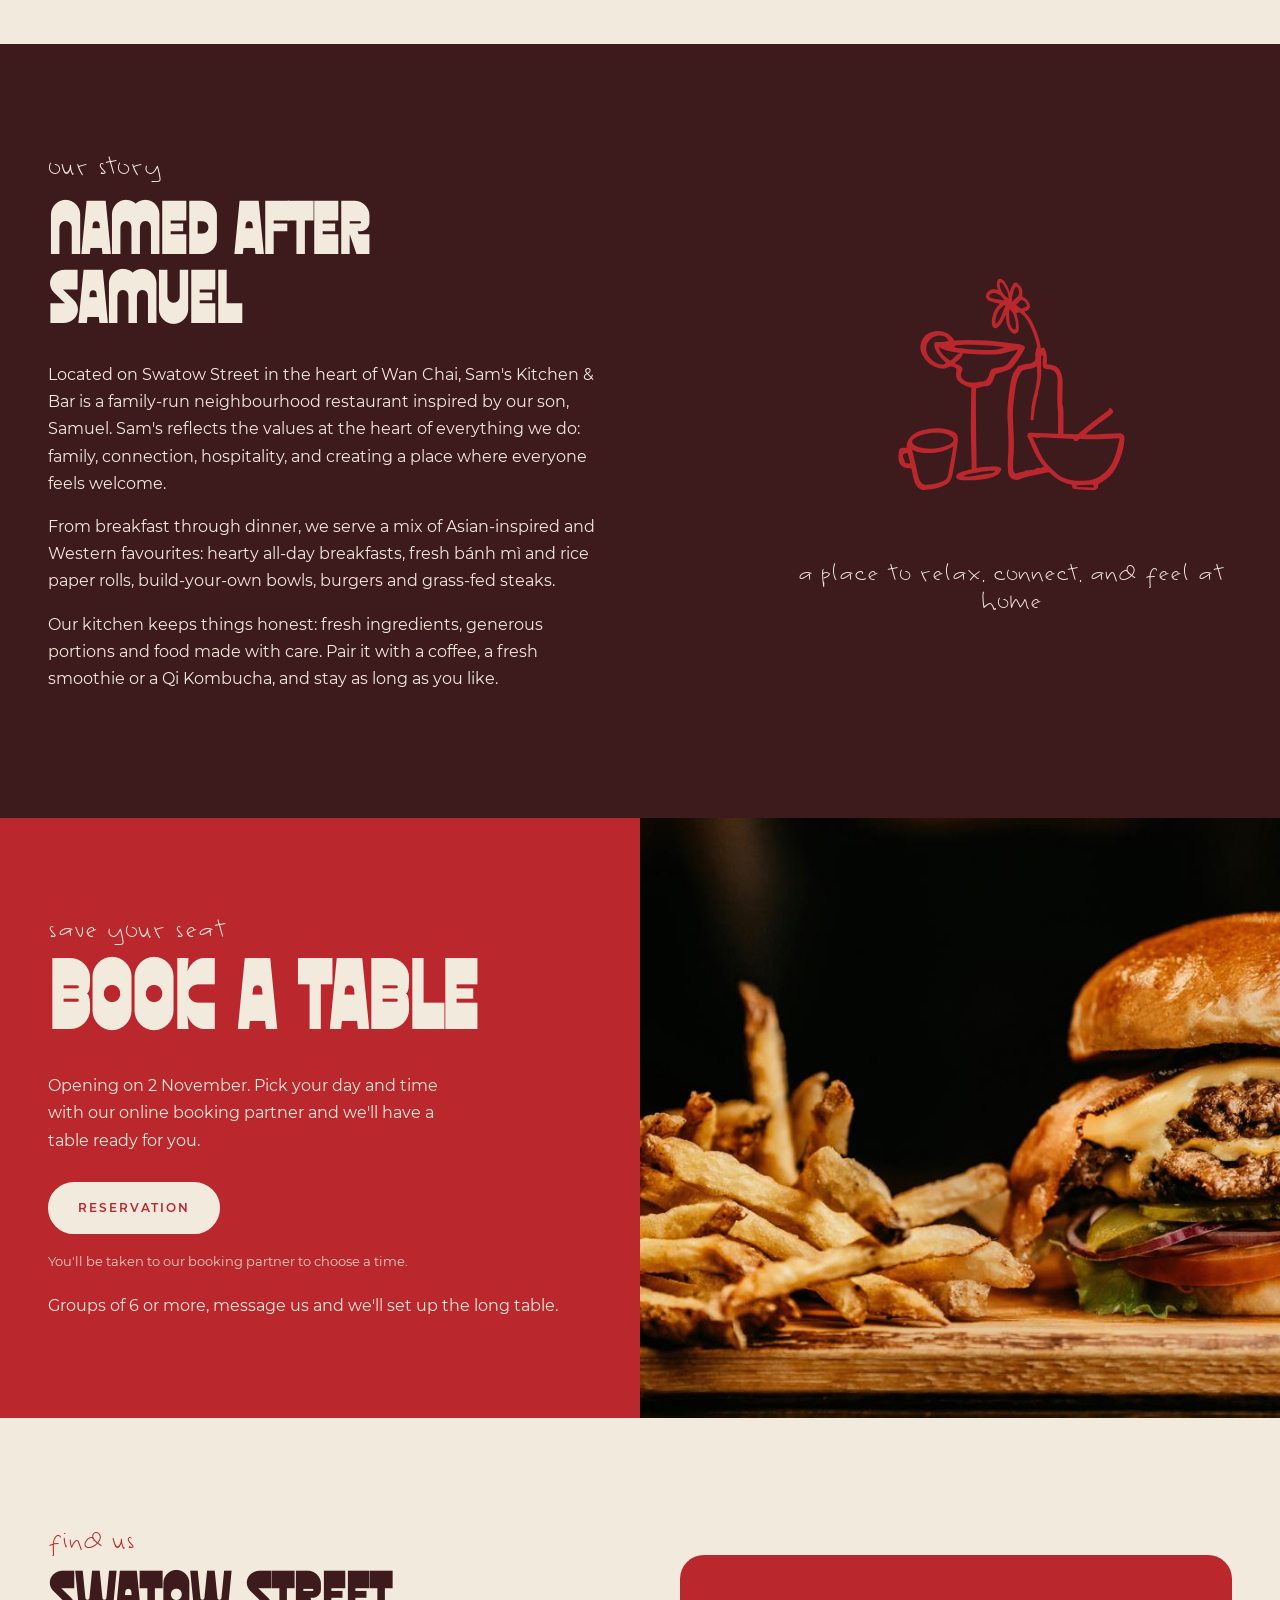
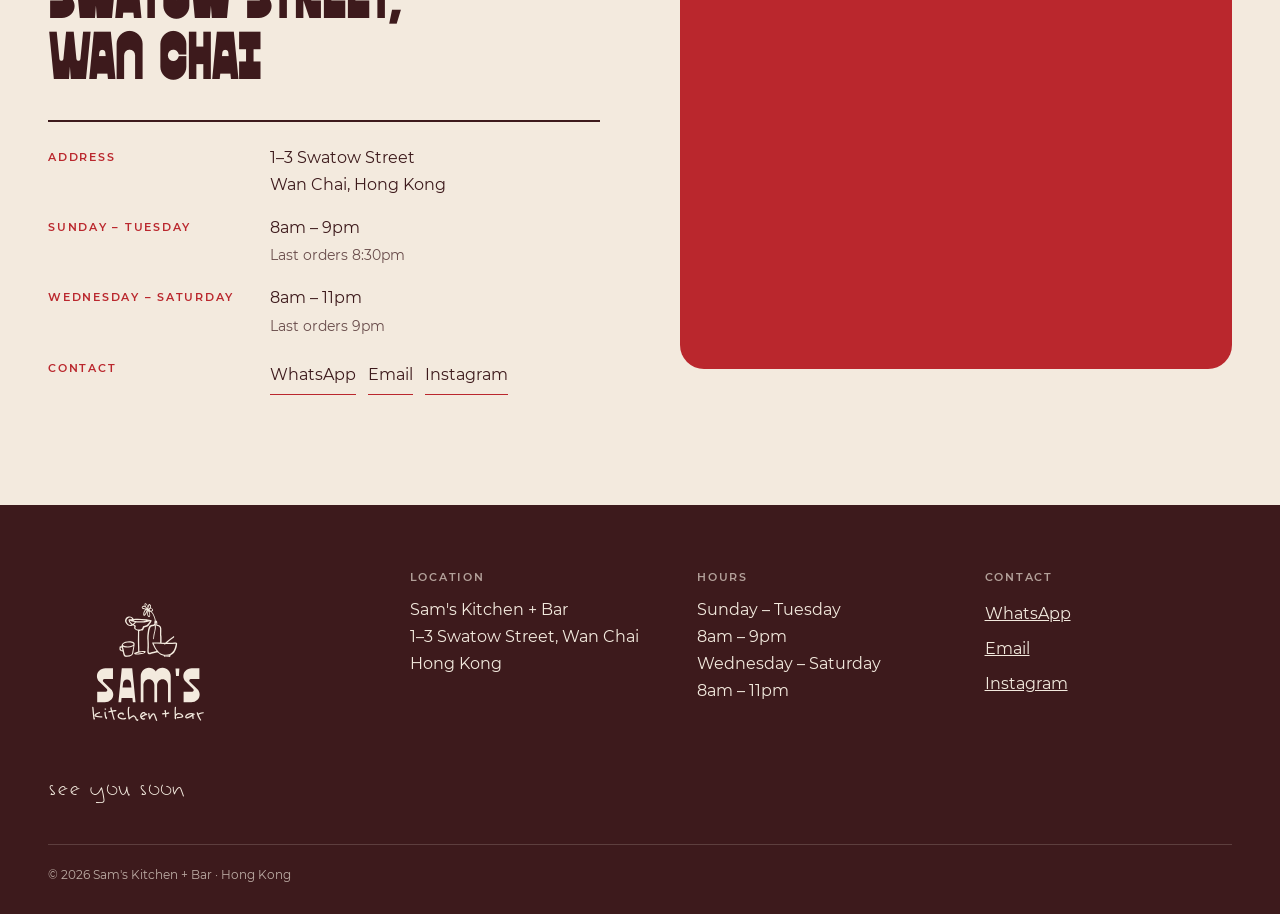
